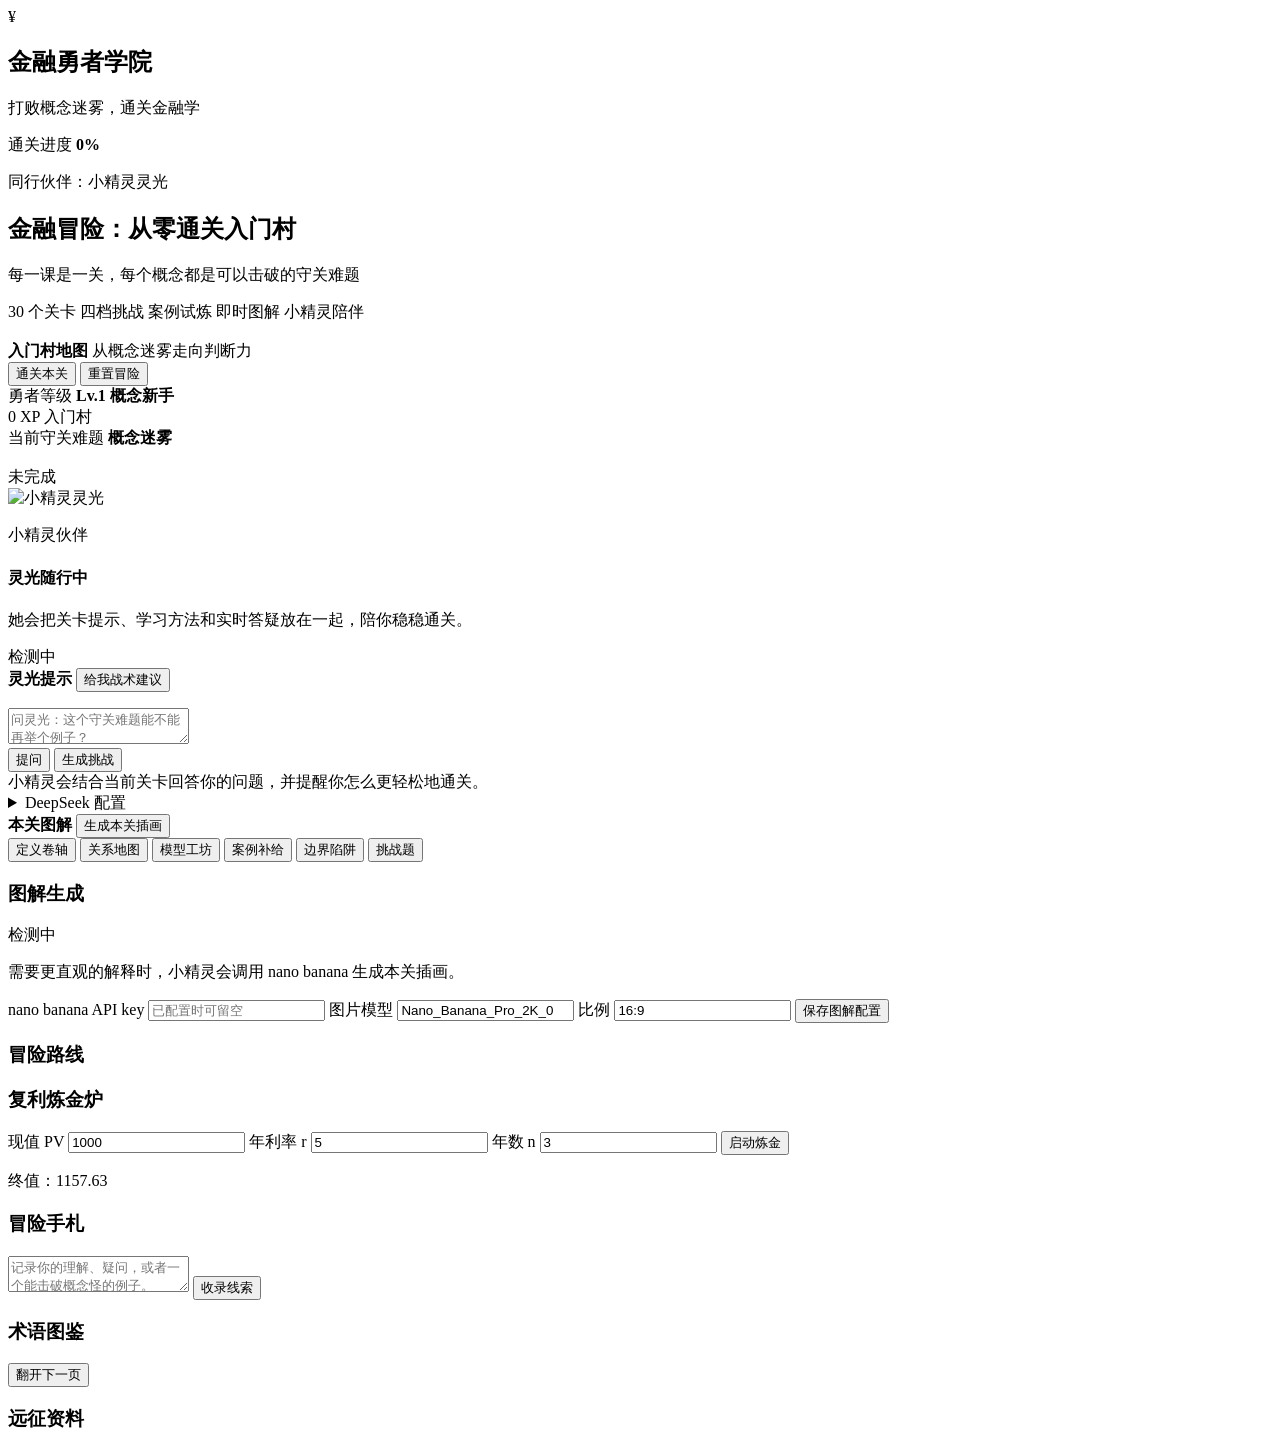
==== static/index.html @ c9b7dc95 "Initial FinanceTutor app" ====
<!doctype html>
<html lang="zh-CN">
  <head>
    <meta charset="utf-8" />
    <meta name="viewport" content="width=device-width, initial-scale=1" />
    <title>金融勇者学院</title>
    <link rel="stylesheet" href="/styles.css" />
  </head>
  <body>
    <aside class="sidebar">
      <div class="brand">
        <span class="brand-mark">¥</span>
        <div>
          <h1>金融勇者学院</h1>
          <p>打败概念迷雾，通关金融学</p>
        </div>
      </div>
      <div class="progress-wrap">
        <div class="progress-head">
          <span>通关进度</span>
          <strong id="progressText">0%</strong>
        </div>
        <div class="progress-bar"><span id="progressBar"></span></div>
      </div>
      <nav id="lessonNav" class="lesson-nav"></nav>
    </aside>

    <main class="app">
      <section class="hero">
        <div class="hero-copy">
          <p class="eyebrow">同行伙伴：<span id="teacherName">小精灵灵光</span></p>
          <h2 id="courseTitle">金融冒险：从零通关入门村</h2>
          <p id="courseSubtitle">每一课是一关，每个概念都是可以击破的守关难题</p>
          <div class="hero-badges">
            <span>30 个关卡</span>
            <span>四档挑战</span>
            <span>案例试炼</span>
            <span>即时图解</span>
            <span>小精灵陪伴</span>
          </div>
        </div>
        <div class="hero-scene hero-image-card" aria-hidden="true">
          <img src="/assets/hero_finance_adventure.jpg" alt="" />
          <div class="hero-image-label">
            <strong>入门村地图</strong>
            <span>从概念迷雾走向判断力</span>
          </div>
        </div>
        <div class="hero-actions">
          <button id="markDoneBtn" class="primary">通关本关</button>
          <button id="resetBtn" class="ghost">重置冒险</button>
        </div>
      </section>

      <section class="game-status">
        <div>
          <span class="eyebrow">勇者等级</span>
          <strong id="playerLevel">Lv.1 概念新手</strong>
        </div>
        <div class="xp-wrap">
          <div class="progress-head">
            <span id="xpText">0 XP</span>
            <span id="stageRank">入门村</span>
          </div>
          <div class="xp-bar"><span id="xpBar"></span></div>
        </div>
        <div>
          <span class="eyebrow">当前守关难题</span>
          <strong id="activeQuest">概念迷雾</strong>
        </div>
      </section>

      <section class="workspace">
        <article class="lesson-panel">
          <div class="lesson-title">
            <div>
              <p id="lessonMeta" class="eyebrow"></p>
              <h3 id="lessonTitle"></h3>
            </div>
            <span id="lessonStatus" class="status">未完成</span>
          </div>

          <section class="fairy-hub" aria-label="小精灵灵光随行面板">
            <div class="fairy-hub-head">
              <div class="fairy-profile compact">
                <img src="/assets/fairy_lingguang.jpg" alt="小精灵灵光" />
                <div>
                  <p class="eyebrow">小精灵伙伴</p>
                  <h4>灵光随行中</h4>
                  <p>她会把关卡提示、学习方法和实时答疑放在一起，陪你稳稳通关。</p>
                </div>
              </div>
              <span id="teacherStatus" class="pill">检测中</span>
            </div>

            <div class="fairy-hub-grid">
              <div class="fairy-guidance">
                <div class="guidance-block">
                  <div class="companion-head">
                    <strong>灵光提示</strong>
                    <button id="coachTeacherBtn" class="ghost">给我战术建议</button>
                  </div>
                  <p id="teacherTalk"></p>
                  <p id="companionTip" class="merged-tip"></p>
                </div>
              </div>

              <div class="fairy-chat-panel">
                <textarea id="teacherQuestion" placeholder="问灵光：这个守关难题能不能再举个例子？"></textarea>
                <div class="button-row">
                  <button id="askTeacherBtn" class="primary">提问</button>
                  <button id="makeQuizBtn" class="secondary">生成挑战</button>
                </div>
                <div id="teacherAnswer" class="teacher-answer">小精灵会结合当前关卡回答你的问题，并提醒你怎么更轻松地通关。</div>
                <details class="teacher-config">
                  <summary>DeepSeek 配置</summary>
                  <label>DeepSeek API key <input id="apiKeyInput" type="password" placeholder="粘贴 key 后保存到本地" /></label>
                  <label>模型 <input id="modelInput" type="text" value="deepseek-v4-flash" /></label>
                  <button id="saveApiKeyBtn" class="ghost">保存配置</button>
                </details>
              </div>
            </div>
          </section>

          <div class="visual-card">
            <div class="companion-head">
              <strong>本关图解</strong>
              <button id="generateVisualBtn" class="ghost">生成本关插画</button>
            </div>
            <div id="conceptVisual" class="concept-visual"></div>
            <div id="generatedVisual" class="generated-visual"></div>
          </div>

          <div class="tabs" role="tablist">
            <button class="tab active" data-tab="definition">定义卷轴</button>
            <button class="tab" data-tab="relations">关系地图</button>
            <button class="tab" data-tab="model">模型工坊</button>
            <button class="tab" data-tab="example">案例补给</button>
            <button class="tab" data-tab="boundary">边界陷阱</button>
            <button class="tab" data-tab="exercise">挑战题</button>
          </div>

          <div id="tabContent" class="tab-content"></div>
        </article>

        <aside class="tools">
          <section class="visual-config-panel">
            <div class="section-head">
              <h3>图解生成</h3>
              <span id="visualStatus" class="pill">检测中</span>
            </div>
            <p class="tool-note">需要更直观的解释时，小精灵会调用 nano banana 生成本关插画。</p>
            <label>nano banana API key <input id="visualApiKeyInput" type="password" placeholder="已配置时可留空" /></label>
            <label>图片模型 <input id="visualModelInput" type="text" value="Nano_Banana_Pro_2K_0" /></label>
            <label>比例 <input id="visualAspectInput" type="text" value="16:9" /></label>
            <button id="saveVisualKeyBtn" class="ghost">保存图解配置</button>
          </section>

          <section>
            <h3>冒险路线</h3>
            <ul id="roadmap"></ul>
          </section>

          <section>
            <h3>复利炼金炉</h3>
            <label>现值 PV <input id="pv" type="number" value="1000" /></label>
            <label>年利率 r <input id="rate" type="number" value="5" /></label>
            <label>年数 n <input id="years" type="number" value="3" /></label>
            <button id="calcBtn" class="secondary">启动炼金</button>
            <p id="calcResult" class="result">终值：1157.63</p>
          </section>

          <section>
            <h3>冒险手札</h3>
            <textarea id="noteBox" placeholder="记录你的理解、疑问，或者一个能击破概念怪的例子。"></textarea>
            <button id="saveNoteBtn" class="secondary">收录线索</button>
          </section>

          <section>
            <h3>术语图鉴</h3>
            <div id="flashcard" class="flashcard"></div>
            <button id="nextCardBtn" class="secondary">翻开下一页</button>
          </section>

          <section>
            <h3>远征资料</h3>
            <div id="sources" class="sources"></div>
          </section>
        </aside>
      </section>
    </main>

    <script src="/app.js"></script>
  </body>
</html>
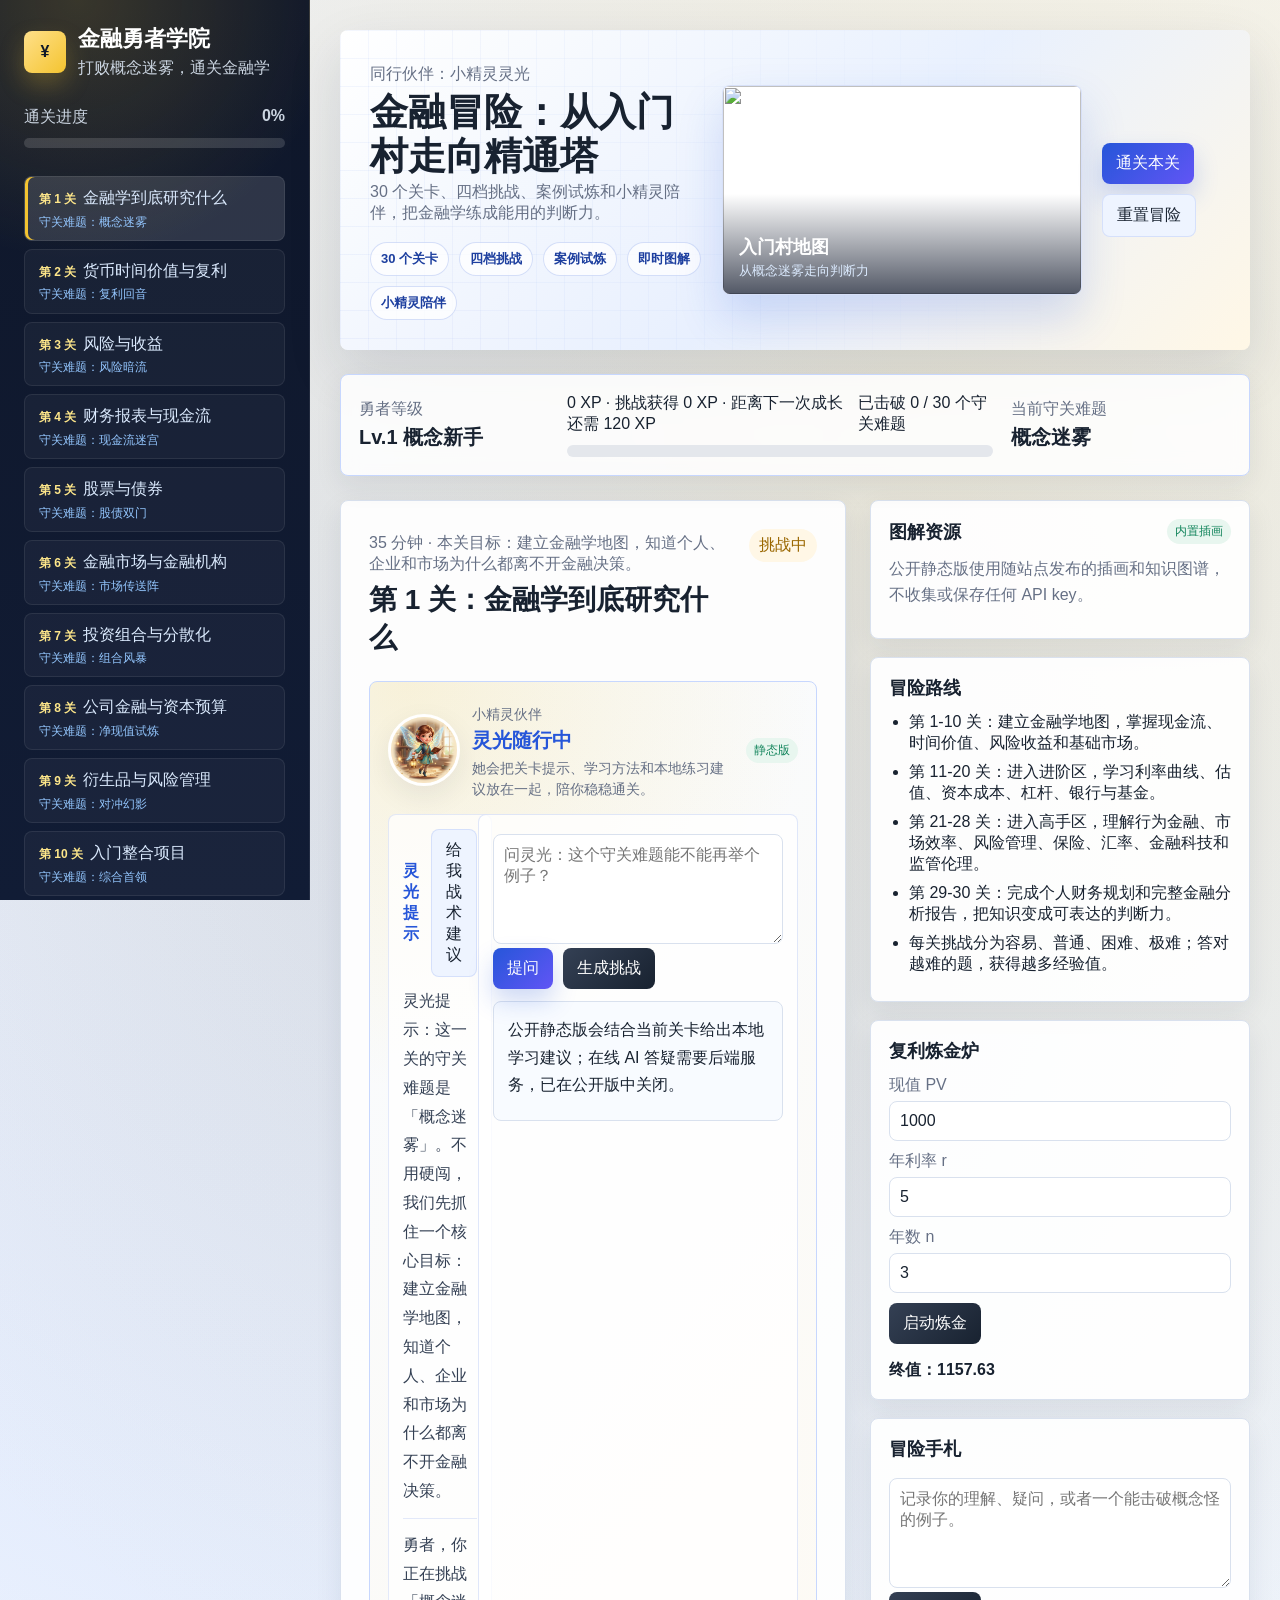
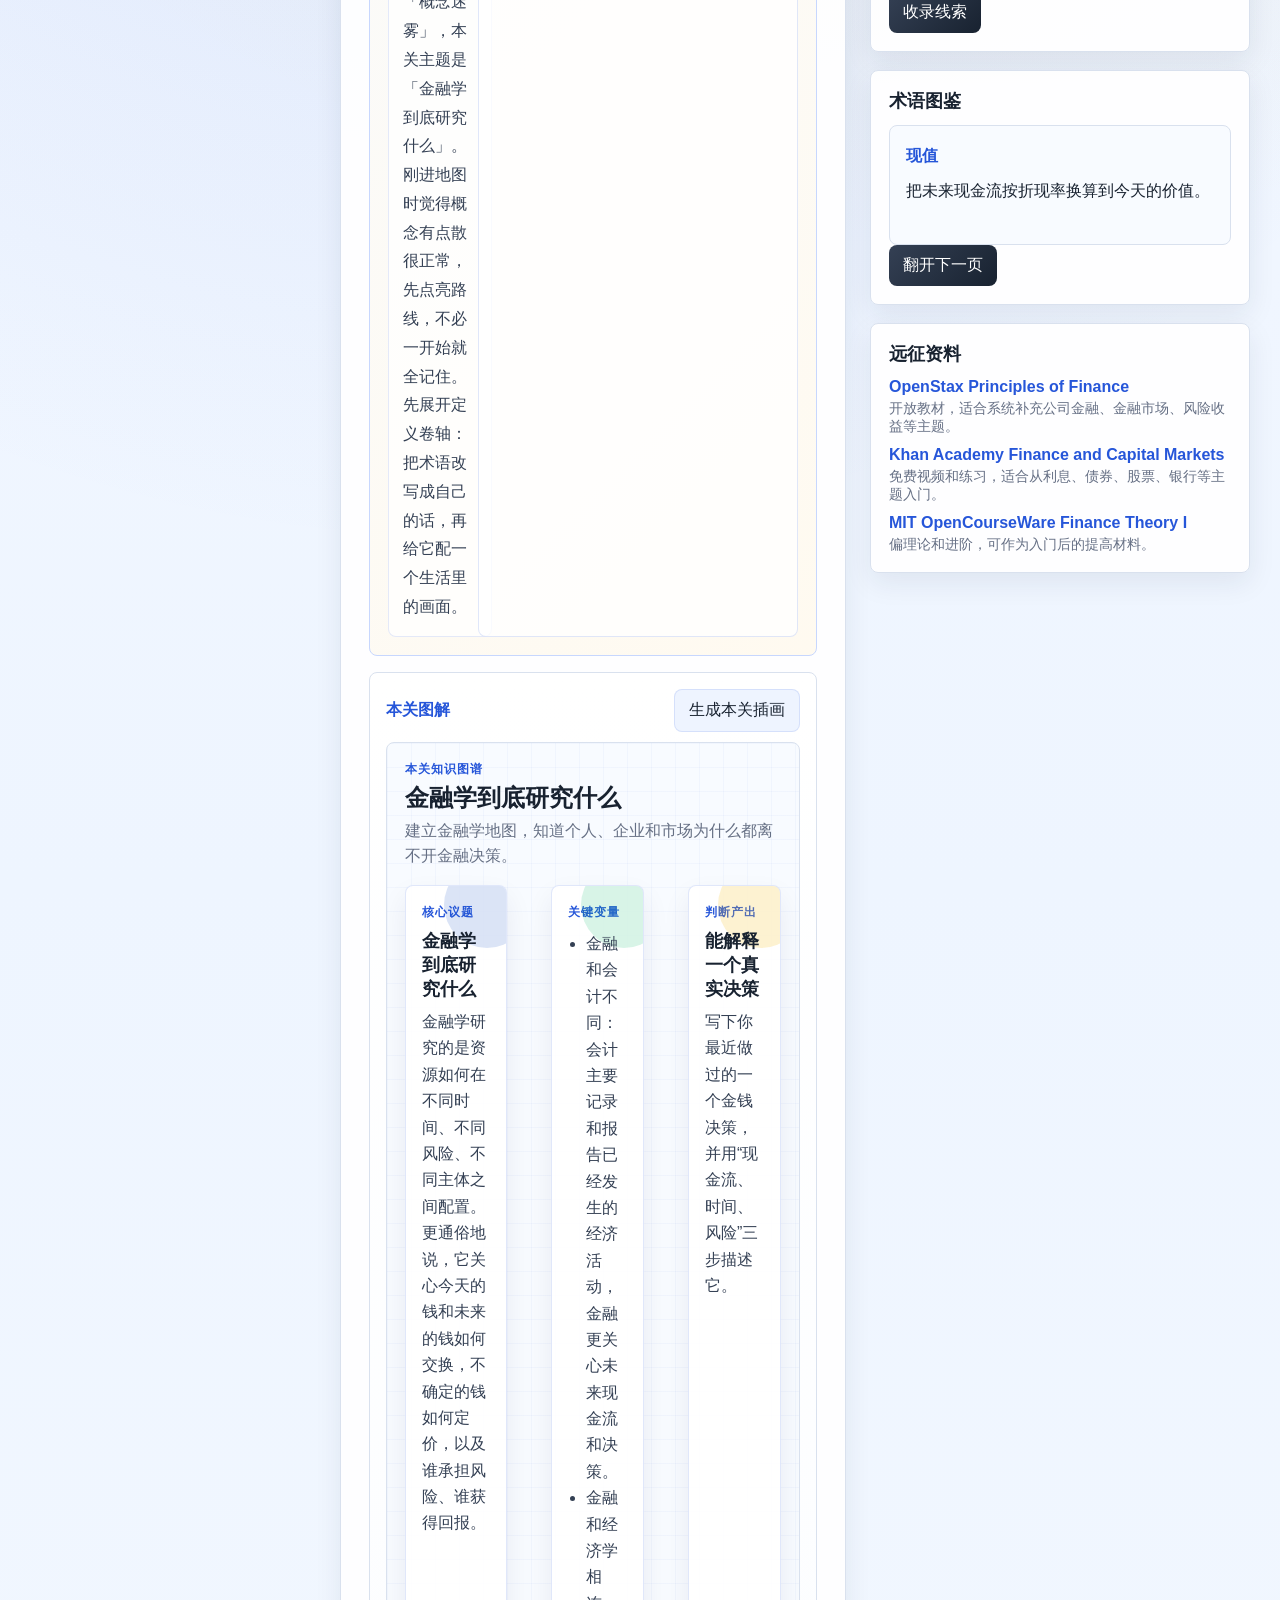
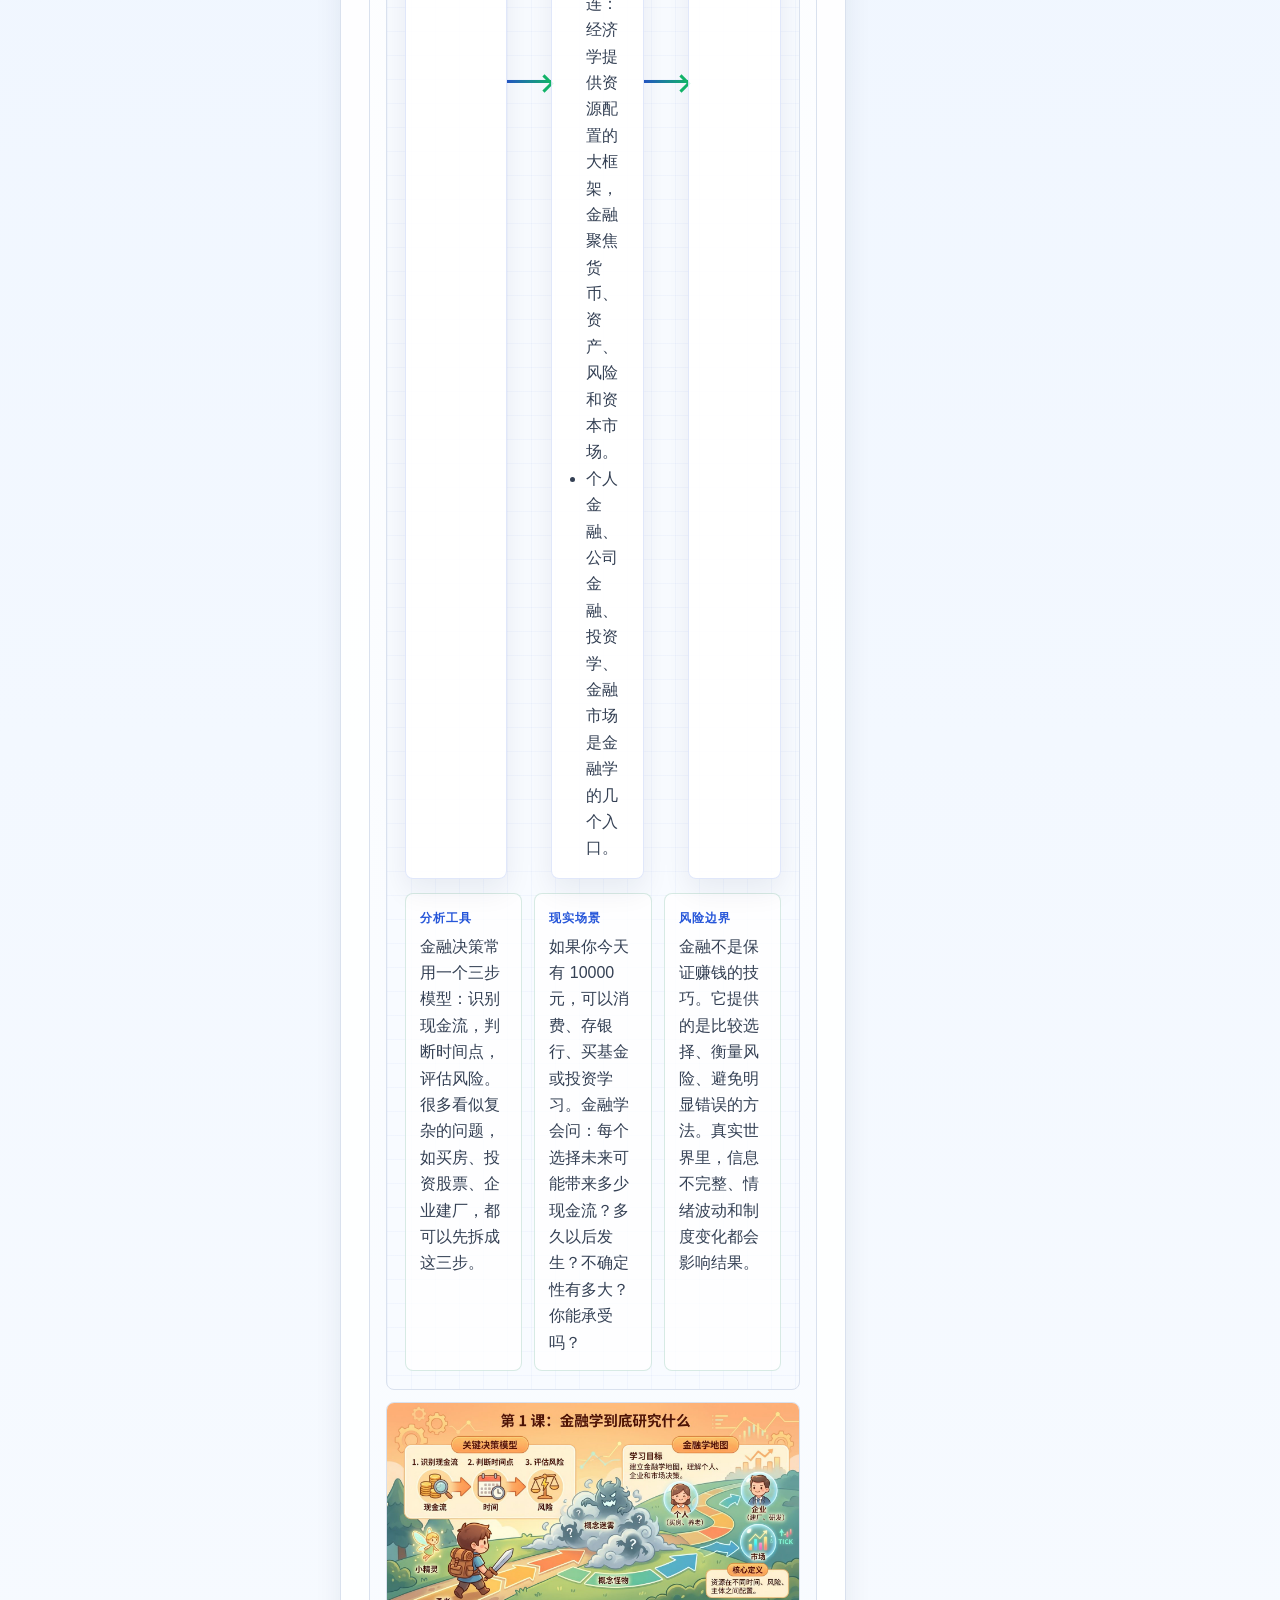
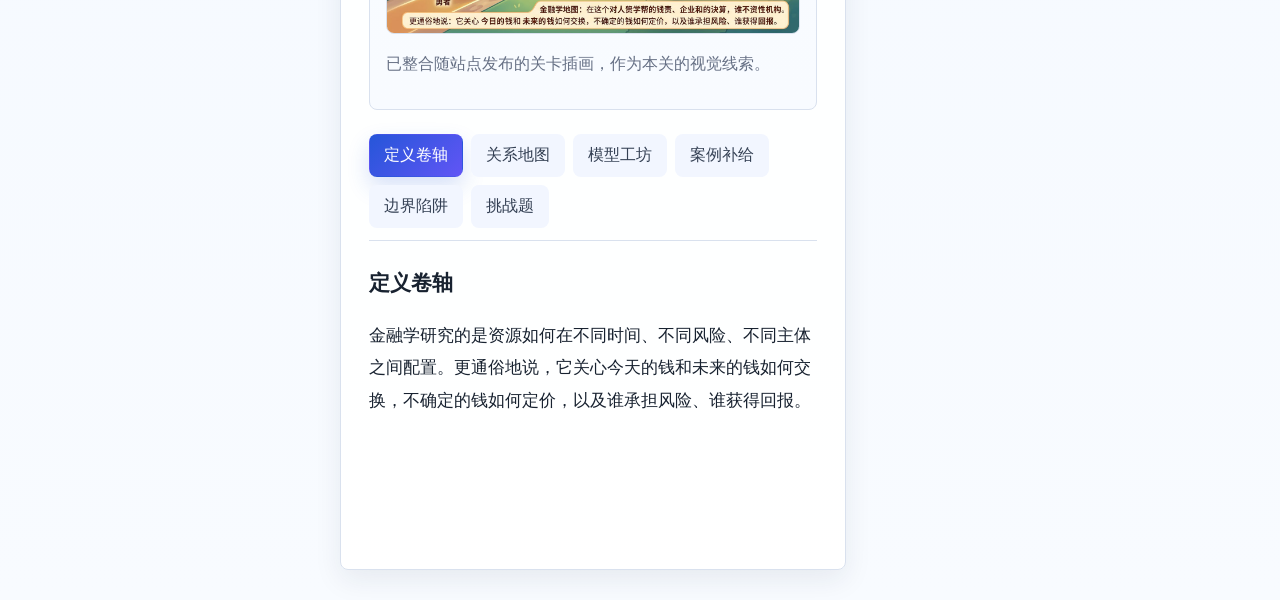
==== commit 8ef0868e: "Convert app for GitHub Pages" ====
--- a/static/index.html
+++ b/static/index.html
@@ -4,7 +4,7 @@
     <meta charset="utf-8" />
     <meta name="viewport" content="width=device-width, initial-scale=1" />
     <title>金融勇者学院</title>
-    <link rel="stylesheet" href="/styles.css" />
+    <link rel="stylesheet" href="styles.css" />
   </head>
   <body>
     <aside class="sidebar">
@@ -40,7 +40,7 @@
           </div>
         </div>
         <div class="hero-scene hero-image-card" aria-hidden="true">
-          <img src="/assets/hero_finance_adventure.jpg" alt="" />
+          <img src="assets/hero_finance_adventure.jpg" alt="" />
           <div class="hero-image-label">
             <strong>入门村地图</strong>
             <span>从概念迷雾走向判断力</span>
@@ -83,11 +83,11 @@
           <section class="fairy-hub" aria-label="小精灵灵光随行面板">
             <div class="fairy-hub-head">
               <div class="fairy-profile compact">
-                <img src="/assets/fairy_lingguang.jpg" alt="小精灵灵光" />
+                <img src="assets/fairy_lingguang.jpg" alt="小精灵灵光" />
                 <div>
                   <p class="eyebrow">小精灵伙伴</p>
                   <h4>灵光随行中</h4>
-                  <p>她会把关卡提示、学习方法和实时答疑放在一起，陪你稳稳通关。</p>
+                  <p>她会把关卡提示、学习方法和本地练习建议放在一起，陪你稳稳通关。</p>
                 </div>
               </div>
               <span id="teacherStatus" class="pill">检测中</span>
@@ -111,13 +111,7 @@
                   <button id="askTeacherBtn" class="primary">提问</button>
                   <button id="makeQuizBtn" class="secondary">生成挑战</button>
                 </div>
-                <div id="teacherAnswer" class="teacher-answer">小精灵会结合当前关卡回答你的问题，并提醒你怎么更轻松地通关。</div>
-                <details class="teacher-config">
-                  <summary>DeepSeek 配置</summary>
-                  <label>DeepSeek API key <input id="apiKeyInput" type="password" placeholder="粘贴 key 后保存到本地" /></label>
-                  <label>模型 <input id="modelInput" type="text" value="deepseek-v4-flash" /></label>
-                  <button id="saveApiKeyBtn" class="ghost">保存配置</button>
-                </details>
+                <div id="teacherAnswer" class="teacher-answer">公开静态版会结合当前关卡给出本地学习建议；在线 AI 答疑需要后端服务，已在公开版中关闭。</div>
               </div>
             </div>
           </section>
@@ -146,14 +140,10 @@
         <aside class="tools">
           <section class="visual-config-panel">
             <div class="section-head">
-              <h3>图解生成</h3>
+              <h3>图解资源</h3>
               <span id="visualStatus" class="pill">检测中</span>
             </div>
-            <p class="tool-note">需要更直观的解释时，小精灵会调用 nano banana 生成本关插画。</p>
-            <label>nano banana API key <input id="visualApiKeyInput" type="password" placeholder="已配置时可留空" /></label>
-            <label>图片模型 <input id="visualModelInput" type="text" value="Nano_Banana_Pro_2K_0" /></label>
-            <label>比例 <input id="visualAspectInput" type="text" value="16:9" /></label>
-            <button id="saveVisualKeyBtn" class="ghost">保存图解配置</button>
+            <p class="tool-note">公开静态版使用随站点发布的插画和知识图谱，不收集或保存任何 API key。</p>
           </section>
 
           <section>
@@ -190,6 +180,6 @@
       </section>
     </main>
 
-    <script src="/app.js"></script>
+    <script src="app.js"></script>
   </body>
 </html>
--- a/static/styles.css
+++ b/static/styles.css
@@ -0,0 +1,1108 @@
+:root {
+  --bg: #eef5ff;
+  --panel: #ffffff;
+  --ink: #182230;
+  --muted: #667085;
+  --line: #d9e1ee;
+  --blue: #2656d9;
+  --blue-soft: #e8f0ff;
+  --green: #11845b;
+  --amber: #9a6700;
+  --red: #b42318;
+  --gold: #f4c430;
+  --violet: #6155f5;
+  --shadow: 0 22px 55px rgba(20, 35, 70, 0.12);
+  --soft-shadow: 0 10px 28px rgba(20, 35, 70, 0.08);
+}
+
+* {
+  box-sizing: border-box;
+}
+
+body {
+  margin: 0;
+  min-height: 100vh;
+  background:
+    radial-gradient(circle at 72% 8%, rgba(244, 196, 48, 0.18), transparent 28%),
+    radial-gradient(circle at 36% 16%, rgba(38, 86, 217, 0.14), transparent 28%),
+    linear-gradient(180deg, #f6f9ff 0%, var(--bg) 46%, #f8fbff 100%);
+  color: var(--ink);
+  font-family: "Microsoft YaHei", "PingFang SC", Arial, sans-serif;
+}
+
+button,
+input,
+textarea {
+  font: inherit;
+}
+
+button {
+  cursor: pointer;
+  border: 0;
+  border-radius: 8px;
+  padding: 10px 14px;
+  transition: transform 0.15s ease, box-shadow 0.15s ease, background 0.15s ease;
+}
+
+button:hover {
+  transform: translateY(-1px);
+}
+
+button:disabled {
+  cursor: wait;
+  opacity: 0.65;
+}
+
+.sidebar {
+  position: fixed;
+  inset: 0 auto 0 0;
+  width: 310px;
+  padding: 24px;
+  background:
+    radial-gradient(circle at 25% 0%, rgba(244, 196, 48, 0.18), transparent 28%),
+    linear-gradient(180deg, #0f172a 0%, #111c35 100%);
+  color: #fff;
+  overflow: auto;
+  border-right: 1px solid rgba(255, 255, 255, 0.08);
+}
+
+.brand {
+  display: flex;
+  gap: 12px;
+  align-items: center;
+}
+
+.brand-mark {
+  display: grid;
+  width: 42px;
+  height: 42px;
+  place-items: center;
+  border-radius: 8px;
+  background: linear-gradient(135deg, #ffe08a, var(--gold));
+  color: #101828;
+  font-weight: 800;
+  box-shadow: 0 12px 25px rgba(244, 196, 48, 0.25);
+}
+
+.brand h1 {
+  margin: 0;
+  font-size: 22px;
+}
+
+.brand p,
+.hero p,
+.eyebrow {
+  margin: 4px 0 0;
+  color: var(--muted);
+}
+
+.sidebar .brand p,
+.sidebar .progress-head {
+  color: #cbd5e1;
+}
+
+.progress-wrap {
+  margin: 28px 0;
+}
+
+.progress-head {
+  display: flex;
+  justify-content: space-between;
+  gap: 12px;
+  margin-bottom: 10px;
+}
+
+.progress-bar,
+.xp-bar {
+  overflow: hidden;
+  border-radius: 999px;
+  background: rgba(255, 255, 255, 0.14);
+}
+
+.progress-bar {
+  height: 10px;
+}
+
+.progress-bar span,
+.xp-bar span {
+  display: block;
+  width: 0%;
+  height: 100%;
+  transition: width 0.2s;
+}
+
+.progress-bar span {
+  background: linear-gradient(90deg, #ffe08a, var(--gold));
+}
+
+.lesson-nav {
+  display: grid;
+  gap: 8px;
+}
+
+.lesson-link {
+  width: 100%;
+  color: #dbeafe;
+  text-align: left;
+  line-height: 1.35;
+  background: rgba(255, 255, 255, 0.04);
+  border: 1px solid rgba(255, 255, 255, 0.08);
+}
+
+.lesson-link.active,
+.lesson-link:hover {
+  background: rgba(255, 255, 255, 0.13);
+  box-shadow: inset 3px 0 0 var(--gold);
+}
+
+.lesson-link span {
+  display: inline-block;
+  margin-right: 7px;
+  color: #fde68a;
+  font-size: 12px;
+  font-weight: 700;
+}
+
+.lesson-link small {
+  display: block;
+  margin-top: 5px;
+  color: #93c5fd;
+  font-size: 12px;
+}
+
+.lesson-link.done::after {
+  content: "已通关";
+  float: right;
+  color: #f4c430;
+  font-size: 12px;
+}
+
+.app {
+  margin-left: 310px;
+  padding: 30px;
+}
+
+.hero {
+  position: relative;
+  display: flex;
+  align-items: center;
+  justify-content: space-between;
+  gap: 20px;
+  min-height: 250px;
+  margin-bottom: 24px;
+  padding: 30px;
+  overflow: hidden;
+  border-radius: 8px;
+  background:
+    linear-gradient(135deg, rgba(255, 255, 255, 0.96), rgba(232, 240, 255, 0.96) 54%, rgba(255, 247, 230, 0.96));
+  box-shadow: var(--shadow);
+}
+
+.hero::before {
+  content: "";
+  position: absolute;
+  inset: 0;
+  pointer-events: none;
+  background-image:
+    linear-gradient(rgba(38, 86, 217, 0.05) 1px, transparent 1px),
+    linear-gradient(90deg, rgba(38, 86, 217, 0.05) 1px, transparent 1px);
+  background-size: 28px 28px;
+  mask-image: linear-gradient(90deg, #000 0%, transparent 80%);
+}
+
+.hero-copy {
+  position: relative;
+  z-index: 1;
+  max-width: 650px;
+}
+
+.hero h2 {
+  margin: 6px 0 0;
+  font-size: 38px;
+  line-height: 1.15;
+}
+
+.hero-badges,
+.hero-actions,
+.button-row {
+  display: flex;
+  flex-wrap: wrap;
+  gap: 10px;
+}
+
+.hero-actions {
+  position: relative;
+  z-index: 2;
+}
+
+.hero-badges {
+  margin-top: 18px;
+}
+
+.hero-badges span {
+  padding: 7px 10px;
+  border: 1px solid rgba(38, 86, 217, 0.18);
+  border-radius: 999px;
+  color: #1d3f9f;
+  background: rgba(255, 255, 255, 0.75);
+  font-size: 13px;
+  font-weight: 700;
+}
+
+.hero-scene {
+  position: relative;
+  z-index: 1;
+  flex: 0 0 360px;
+  height: 210px;
+}
+
+.hero-image-card {
+  overflow: hidden;
+  border: 1px solid rgba(38, 86, 217, 0.18);
+  border-radius: 8px;
+  background: #fff;
+  box-shadow: 0 22px 45px rgba(38, 86, 217, 0.18);
+}
+
+.hero-image-card img {
+  display: block;
+  width: 100%;
+  height: 100%;
+  object-fit: cover;
+}
+
+.hero-image-card::after {
+  content: "";
+  position: absolute;
+  inset: auto 0 0 0;
+  height: 48%;
+  background: linear-gradient(180deg, transparent, rgba(15, 23, 42, 0.72));
+}
+
+.hero-image-label {
+  position: absolute;
+  z-index: 2;
+  left: 16px;
+  right: 16px;
+  bottom: 14px;
+  color: #fff;
+}
+
+.hero-image-label strong,
+.hero-image-label span {
+  display: block;
+}
+
+.hero-image-label strong {
+  font-size: 18px;
+}
+
+.hero-image-label span {
+  margin-top: 3px;
+  color: #dbeafe;
+  font-size: 13px;
+}
+
+.scene-orbit {
+  position: absolute;
+  inset: 14px 18px;
+  border: 2px dashed rgba(38, 86, 217, 0.26);
+  border-radius: 50%;
+  transform: rotate(-10deg);
+}
+
+.scene-path {
+  position: absolute;
+  left: 38px;
+  right: 34px;
+  top: 96px;
+  height: 6px;
+  border-radius: 999px;
+  background: linear-gradient(90deg, var(--blue), #12b76a, var(--gold));
+  box-shadow: 0 9px 20px rgba(38, 86, 217, 0.18);
+}
+
+.scene-node,
+.scene-crystal {
+  position: absolute;
+  display: grid;
+  place-items: center;
+  border-radius: 50%;
+  font-weight: 800;
+}
+
+.scene-node {
+  width: 58px;
+  height: 58px;
+  color: #1d3f9f;
+  background: rgba(255, 255, 255, 0.9);
+  border: 1px solid rgba(38, 86, 217, 0.18);
+  box-shadow: var(--soft-shadow);
+  font-size: 13px;
+}
+
+.node-a { left: 16px; top: 66px; }
+.node-b { left: 101px; top: 22px; }
+.node-c { right: 8px; top: 73px; }
+
+.scene-crystal {
+  left: 100px;
+  top: 92px;
+  width: 72px;
+  height: 72px;
+  color: #101828;
+  background: linear-gradient(135deg, #fff4bd, var(--gold));
+  box-shadow: 0 20px 38px rgba(244, 196, 48, 0.32);
+  font-size: 30px;
+}
+
+.primary {
+  color: #fff;
+  background: linear-gradient(135deg, var(--blue), var(--violet));
+  box-shadow: 0 12px 25px rgba(38, 86, 217, 0.22);
+}
+
+.secondary {
+  color: #fff;
+  background: linear-gradient(135deg, #344054, #182230);
+}
+
+.ghost {
+  color: var(--ink);
+  background: #eef4ff;
+  border: 1px solid rgba(38, 86, 217, 0.12);
+}
+
+.game-status {
+  display: grid;
+  grid-template-columns: 190px minmax(0, 1fr) 220px;
+  gap: 18px;
+  align-items: center;
+  margin-bottom: 24px;
+  padding: 18px;
+  border: 1px solid #c7d7fe;
+  border-radius: 8px;
+  background: rgba(255, 255, 255, 0.86);
+  box-shadow: var(--soft-shadow);
+  backdrop-filter: blur(10px);
+}
+
+.game-status strong {
+  display: block;
+  margin-top: 4px;
+  font-size: 20px;
+}
+
+.xp-wrap {
+  min-width: 0;
+}
+
+.xp-bar {
+  height: 12px;
+  background: #e4e7ec;
+}
+
+.xp-bar span {
+  background: linear-gradient(90deg, var(--blue), #12b76a);
+}
+
+.workspace {
+  display: grid;
+  grid-template-columns: minmax(0, 1fr) 380px;
+  gap: 24px;
+}
+
+.lesson-panel,
+.tools section {
+  background: rgba(255, 255, 255, 0.94);
+  border: 1px solid var(--line);
+  border-radius: 8px;
+  box-shadow: var(--soft-shadow);
+}
+
+.lesson-panel {
+  padding: 28px;
+}
+
+.lesson-title {
+  display: flex;
+  justify-content: space-between;
+  gap: 16px;
+  align-items: start;
+}
+
+.lesson-title h3 {
+  margin: 6px 0 0;
+  font-size: 28px;
+}
+
+.status {
+  padding: 6px 10px;
+  border-radius: 999px;
+  background: #fff7e6;
+  color: var(--amber);
+  white-space: nowrap;
+}
+
+.status.done {
+  color: var(--green);
+  background: #e8f6ef;
+}
+
+.fairy-hub,
+.visual-card {
+  margin: 24px 0;
+  border-radius: 8px;
+}
+
+.fairy-hub {
+  padding: 18px;
+  border: 1px solid #c7d7fe;
+  background:
+    radial-gradient(circle at 8% 0%, rgba(244, 196, 48, 0.18), transparent 25%),
+    linear-gradient(135deg, #f8fbff, #fffaf0);
+}
+
+.fairy-hub-head {
+  display: flex;
+  align-items: center;
+  justify-content: space-between;
+  gap: 14px;
+  margin-bottom: 14px;
+}
+
+.fairy-hub-grid {
+  display: grid;
+  grid-template-columns: minmax(0, 1fr) minmax(320px, 0.82fr);
+  gap: 16px;
+}
+
+.fairy-guidance {
+  display: grid;
+  gap: 12px;
+}
+
+.guidance-block {
+  padding: 14px;
+  border: 1px solid rgba(38, 86, 217, 0.12);
+  border-radius: 8px;
+  background: rgba(255, 255, 255, 0.72);
+}
+
+.guidance-block > strong {
+  display: block;
+  margin-bottom: 8px;
+  color: var(--blue);
+}
+
+.guidance-block p {
+  margin: 0;
+  color: #344054;
+  line-height: 1.8;
+}
+
+.guidance-block .merged-tip {
+  margin-top: 12px;
+  padding-top: 12px;
+  border-top: 1px solid rgba(38, 86, 217, 0.12);
+}
+
+.fairy-chat-panel {
+  padding: 14px;
+  border: 1px solid rgba(38, 86, 217, 0.14);
+  border-radius: 8px;
+  background: rgba(255, 255, 255, 0.78);
+}
+
+.companion-head {
+  display: flex;
+  align-items: center;
+  justify-content: space-between;
+  gap: 12px;
+  margin-bottom: 10px;
+}
+
+.companion-head strong {
+  color: var(--blue);
+}
+
+.visual-card {
+  margin-top: -8px;
+  padding: 16px;
+  border: 1px solid var(--line);
+  background: linear-gradient(180deg, #ffffff, #f8fbff);
+}
+
+.concept-visual {
+  overflow: hidden;
+  border: 1px solid var(--line);
+  border-radius: 8px;
+  background:
+    linear-gradient(rgba(38, 86, 217, 0.035) 1px, transparent 1px),
+    linear-gradient(90deg, rgba(38, 86, 217, 0.035) 1px, transparent 1px),
+    #f8fbff;
+  background-size: 24px 24px;
+}
+
+.concept-map {
+  padding: 18px;
+}
+
+.map-header {
+  display: grid;
+  gap: 4px;
+  margin-bottom: 16px;
+}
+
+.map-header span,
+.map-node span,
+.map-layers span {
+  color: var(--blue);
+  font-size: 12px;
+  font-weight: 800;
+  letter-spacing: 0.08em;
+  text-transform: uppercase;
+}
+
+.map-header strong {
+  color: var(--ink);
+  font-size: 24px;
+}
+
+.map-header p {
+  max-width: 760px;
+  margin: 0;
+  color: var(--muted);
+  line-height: 1.6;
+}
+
+.map-flow {
+  display: grid;
+  grid-template-columns: minmax(0, 1.1fr) 44px minmax(0, 1fr) 44px minmax(0, 1fr);
+  gap: 0;
+  align-items: stretch;
+}
+
+.map-node {
+  position: relative;
+  min-height: 158px;
+  padding: 16px;
+  overflow: hidden;
+  border: 1px solid rgba(38, 86, 217, 0.14);
+  border-radius: 8px;
+  background: rgba(255, 255, 255, 0.88);
+  box-shadow: 0 12px 28px rgba(20, 35, 70, 0.07);
+}
+
+.map-node::after {
+  content: "";
+  position: absolute;
+  right: -24px;
+  top: -24px;
+  width: 86px;
+  height: 86px;
+  border-radius: 50%;
+  background: color-mix(in srgb, var(--accent) 16%, transparent);
+}
+
+.map-node strong {
+  position: relative;
+  z-index: 1;
+  display: block;
+  margin: 8px 0;
+  color: var(--ink);
+  font-size: 18px;
+}
+
+.map-node p,
+.map-node li {
+  position: relative;
+  z-index: 1;
+  color: #344054;
+  line-height: 1.65;
+}
+
+.map-node p {
+  margin: 0;
+}
+
+.map-node ul {
+  position: relative;
+  z-index: 1;
+  margin: 10px 0 0;
+  padding-left: 18px;
+}
+
+.variable-node::after {
+  background: color-mix(in srgb, var(--accent-2) 16%, transparent);
+}
+
+.outcome-node::after {
+  background: color-mix(in srgb, var(--accent-3) 22%, transparent);
+}
+
+.map-connector {
+  align-self: center;
+  height: 3px;
+  background: linear-gradient(90deg, var(--accent), var(--accent-2));
+}
+
+.map-connector::after {
+  content: "";
+  display: block;
+  width: 10px;
+  height: 10px;
+  margin: -3.5px 0 0 auto;
+  border-top: 3px solid var(--accent-2);
+  border-right: 3px solid var(--accent-2);
+  transform: rotate(45deg);
+}
+
+.map-layers {
+  display: grid;
+  grid-template-columns: repeat(3, minmax(0, 1fr));
+  gap: 12px;
+  margin-top: 14px;
+}
+
+.map-layers div {
+  padding: 14px;
+  border: 1px solid rgba(17, 132, 91, 0.16);
+  border-radius: 8px;
+  background: rgba(255, 255, 255, 0.76);
+}
+
+.map-layers p {
+  margin: 7px 0 0;
+  color: #344054;
+  line-height: 1.65;
+}
+
+.generated-visual {
+  margin-top: 12px;
+  color: var(--muted);
+  line-height: 1.7;
+}
+
+.generated-visual img {
+  display: block;
+  width: 100%;
+  border: 1px solid var(--line);
+  border-radius: 8px;
+}
+
+.tabs {
+  display: flex;
+  flex-wrap: wrap;
+  gap: 8px;
+  padding-bottom: 12px;
+  border-bottom: 1px solid var(--line);
+}
+
+.tab {
+  color: #344054;
+  background: #f2f6ff;
+  border: 1px solid transparent;
+}
+
+.tab.active {
+  color: #fff;
+  background: linear-gradient(135deg, var(--blue), var(--violet));
+  box-shadow: 0 10px 22px rgba(38, 86, 217, 0.18);
+}
+
+.tab-content {
+  min-height: 300px;
+  padding-top: 22px;
+  line-height: 1.9;
+  font-size: 17px;
+}
+
+.tab-content h4 {
+  margin: 0 0 12px;
+  font-size: 21px;
+}
+
+.tab-content li {
+  margin-bottom: 10px;
+}
+
+.quiz-choice {
+  display: block;
+  width: 100%;
+  margin: 10px 0;
+  color: var(--ink);
+  text-align: left;
+  background: #f8fbff;
+  border: 1px solid var(--line);
+}
+
+.quiz-choice:hover {
+  background: #eef4ff;
+  border-color: #b9c9fb;
+}
+
+.quiz-choice.correct {
+  border-color: #28a66a;
+  background: #ecfdf3;
+}
+
+.quiz-choice.wrong {
+  border-color: #d92d20;
+  background: #fff1f0;
+}
+
+.retry-quiz-btn {
+  display: inline-flex;
+  margin-top: 12px;
+}
+
+.explain {
+  margin-top: 14px;
+  padding: 14px;
+  border-left: 4px solid var(--blue);
+  background: #f8fbff;
+  white-space: pre-line;
+}
+
+.difficulty-grid {
+  display: grid;
+  grid-template-columns: repeat(4, minmax(0, 1fr));
+  gap: 10px;
+  margin: 14px 0 18px;
+}
+
+.difficulty-btn {
+  min-height: 74px;
+  text-align: left;
+  color: #344054;
+  background: #fff;
+  border: 1px solid var(--line);
+}
+
+.difficulty-btn strong,
+.difficulty-btn span {
+  display: block;
+}
+
+.difficulty-btn strong {
+  margin-bottom: 6px;
+  color: var(--ink);
+}
+
+.difficulty-btn span {
+  color: var(--muted);
+  font-size: 13px;
+}
+
+.difficulty-btn.active {
+  border-color: #9bb6ff;
+  background: linear-gradient(135deg, #eef4ff, #fffaf0);
+  box-shadow: inset 0 0 0 2px rgba(38, 86, 217, 0.12);
+}
+
+.difficulty-btn.done {
+  border-color: #28a66a;
+  background: #ecfdf3;
+}
+
+.difficulty-btn.tried:not(.done) {
+  border-color: #f79009;
+  background: #fff7e6;
+}
+
+.challenge-card,
+.case-card {
+  margin-top: 14px;
+  padding: 16px;
+  border: 1px solid var(--line);
+  border-radius: 8px;
+  background: linear-gradient(180deg, #ffffff, #f8fbff);
+}
+
+.challenge-head {
+  display: flex;
+  align-items: center;
+  justify-content: space-between;
+  gap: 12px;
+  margin-bottom: 10px;
+  color: var(--muted);
+  font-size: 14px;
+}
+
+.challenge-head strong {
+  color: var(--green);
+}
+
+.case-card {
+  border-color: #c7d7fe;
+  background: linear-gradient(135deg, #f8fbff, #fffaf0);
+}
+
+.case-card h4 {
+  margin-top: 0;
+}
+
+.tools {
+  display: grid;
+  gap: 18px;
+  align-content: start;
+}
+
+.tools section {
+  padding: 18px;
+}
+
+.fairy-profile {
+  display: flex;
+  gap: 12px;
+  align-items: center;
+  margin-bottom: 12px;
+  padding: 12px;
+  border: 1px solid #c7d7fe;
+  border-radius: 8px;
+  background: linear-gradient(135deg, #f8fbff, #fffaf0);
+}
+
+.fairy-profile img {
+  width: 64px;
+  height: 64px;
+  object-fit: cover;
+  border-radius: 8px;
+  box-shadow: var(--soft-shadow);
+}
+
+.fairy-profile strong {
+  color: var(--blue);
+}
+
+.fairy-profile p {
+  margin: 4px 0 0;
+  color: var(--muted);
+  line-height: 1.5;
+  font-size: 14px;
+}
+
+.fairy-profile.compact {
+  min-width: 0;
+  margin: 0;
+  padding: 0;
+  border: 0;
+  background: transparent;
+}
+
+.fairy-profile.compact img {
+  width: 72px;
+  height: 72px;
+  border-radius: 50%;
+  border: 3px solid #fff;
+}
+
+.fairy-profile.compact h4 {
+  margin: 2px 0 0;
+  color: var(--blue);
+  font-size: 20px;
+}
+
+.tools h3 {
+  margin: 0 0 12px;
+  font-size: 18px;
+}
+
+.tools ul {
+  margin: 0;
+  padding-left: 20px;
+}
+
+.tools li {
+  margin-bottom: 8px;
+}
+
+.section-head {
+  display: flex;
+  align-items: center;
+  justify-content: space-between;
+  gap: 12px;
+  margin-bottom: 12px;
+}
+
+.section-head h3 {
+  margin: 0;
+}
+
+.pill {
+  padding: 4px 8px;
+  border-radius: 999px;
+  color: var(--red);
+  background: #fff1f0;
+  font-size: 12px;
+  white-space: nowrap;
+}
+
+.pill.ready {
+  color: var(--green);
+  background: #e8f6ef;
+}
+
+.teacher-answer,
+.flashcard {
+  border: 1px solid var(--line);
+  border-radius: 8px;
+  background: #f8fbff;
+  line-height: 1.7;
+}
+
+.teacher-answer {
+  min-height: 120px;
+  margin-top: 12px;
+  padding: 14px;
+  white-space: pre-wrap;
+}
+
+.teacher-config {
+  margin-top: 14px;
+  padding-top: 12px;
+  border-top: 1px solid var(--line);
+}
+
+.teacher-config summary {
+  cursor: pointer;
+  color: var(--blue);
+  font-weight: 700;
+}
+
+.tool-note {
+  margin: 0 0 12px;
+  color: var(--muted);
+  line-height: 1.6;
+}
+
+label {
+  display: block;
+  margin: 10px 0;
+  color: var(--muted);
+}
+
+input,
+textarea {
+  width: 100%;
+  margin-top: 5px;
+  padding: 10px;
+  color: var(--ink);
+  background: #fff;
+  border: 1px solid var(--line);
+  border-radius: 8px;
+}
+
+input:focus,
+textarea:focus {
+  outline: 3px solid rgba(38, 86, 217, 0.12);
+  border-color: #9bb6ff;
+}
+
+textarea {
+  min-height: 110px;
+  resize: vertical;
+}
+
+.result {
+  margin-bottom: 0;
+  font-weight: 700;
+}
+
+.flashcard {
+  min-height: 120px;
+  padding: 16px;
+}
+
+.flashcard strong {
+  display: block;
+  margin-bottom: 8px;
+  color: var(--blue);
+}
+
+.sources {
+  display: grid;
+  gap: 10px;
+}
+
+.sources a {
+  color: var(--blue);
+  font-weight: 700;
+  text-decoration: none;
+}
+
+.sources p {
+  margin: 4px 0 0;
+  color: var(--muted);
+  font-size: 14px;
+}
+
+@media (max-width: 1180px) {
+  .hero-scene {
+    display: none;
+  }
+}
+
+@media (max-width: 1050px) {
+  .sidebar {
+    position: static;
+    width: auto;
+  }
+
+  .app {
+    margin-left: 0;
+  }
+
+  .workspace,
+  .game-status {
+    grid-template-columns: 1fr;
+  }
+}
+
+@media (max-width: 680px) {
+  .app,
+  .sidebar {
+    padding: 16px;
+  }
+
+  .hero,
+  .lesson-title,
+  .fairy-hub-head,
+  .companion-head {
+    display: block;
+  }
+
+  .hero-actions {
+    margin-top: 16px;
+  }
+
+  .hero h2 {
+    font-size: 28px;
+  }
+
+  .difficulty-grid {
+    grid-template-columns: 1fr;
+  }
+
+  .fairy-hub-grid {
+    grid-template-columns: 1fr;
+  }
+
+  .map-flow,
+  .map-layers {
+    grid-template-columns: 1fr;
+  }
+
+  .map-connector {
+    width: 3px;
+    height: 28px;
+    margin: 0 auto;
+    background: linear-gradient(180deg, var(--accent), var(--accent-2));
+  }
+
+  .map-connector::after {
+    margin: 18px 0 0 -3.5px;
+    transform: rotate(135deg);
+  }
+}
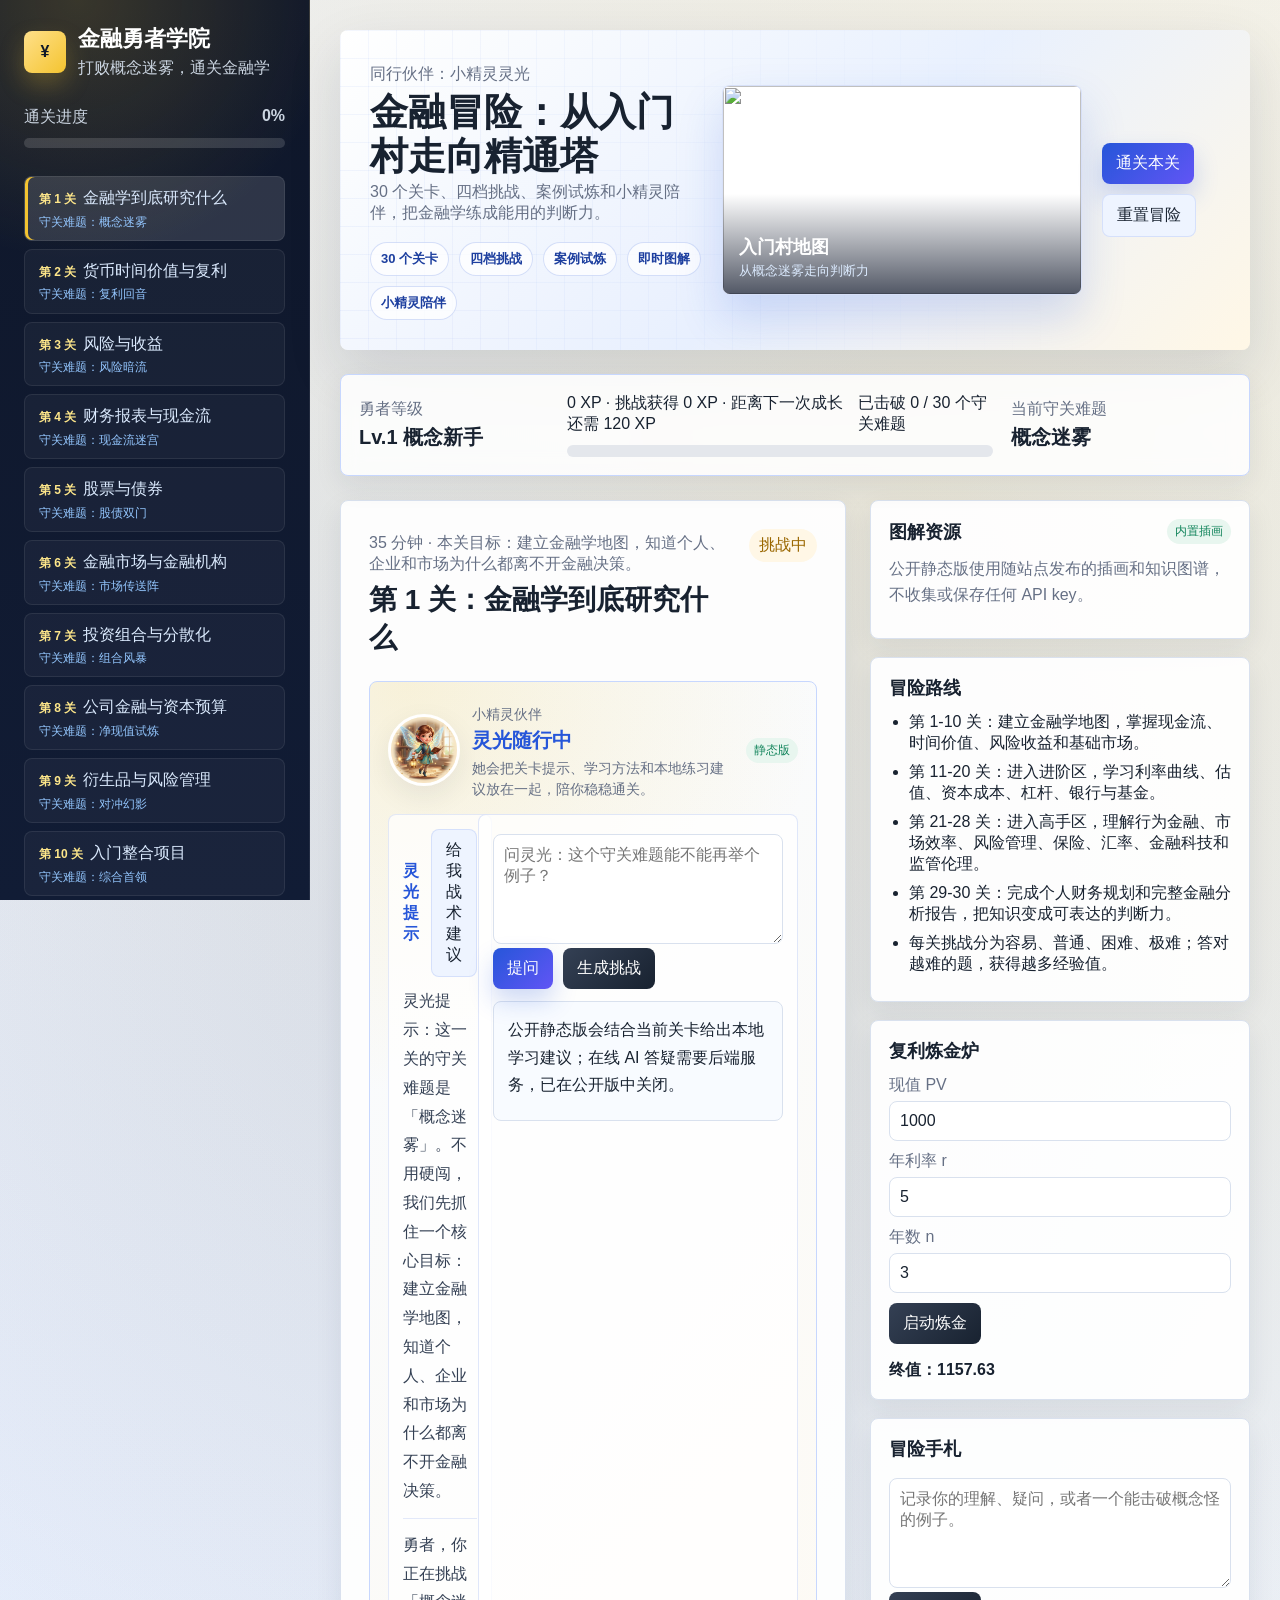
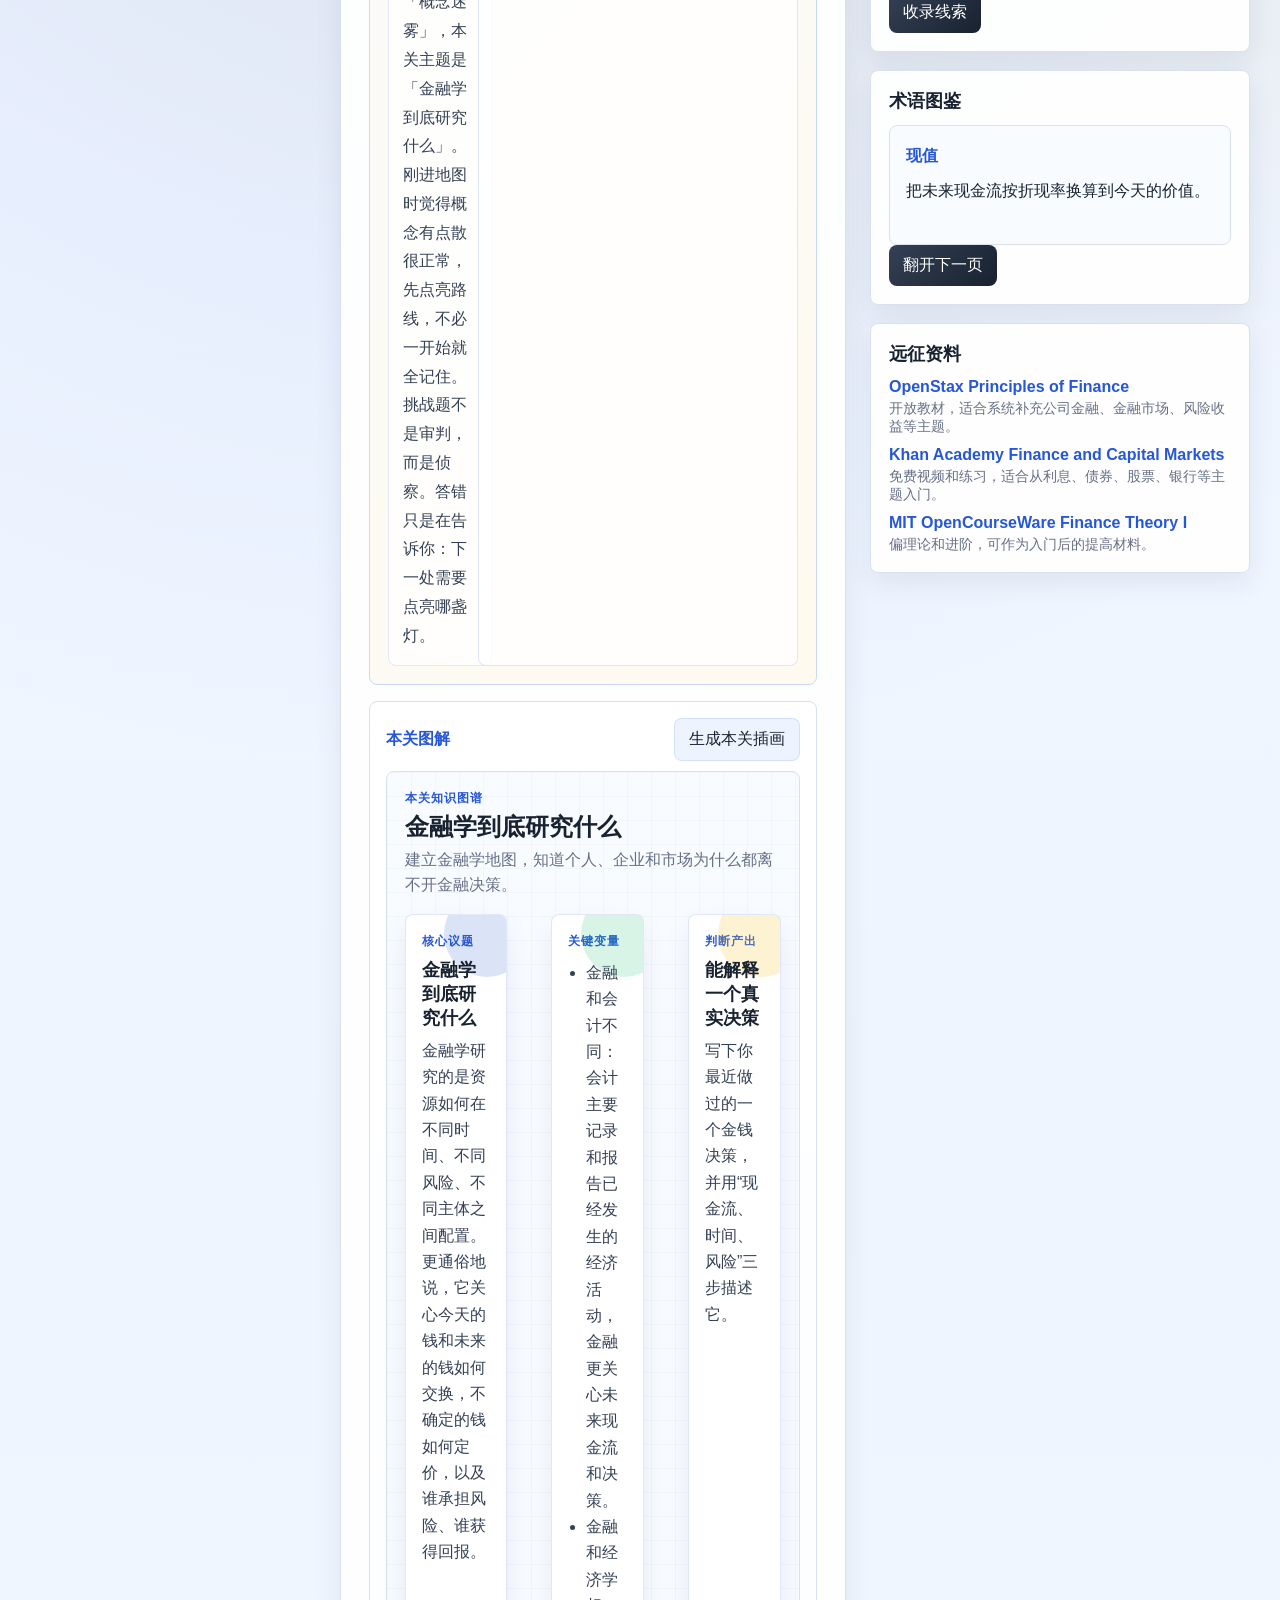
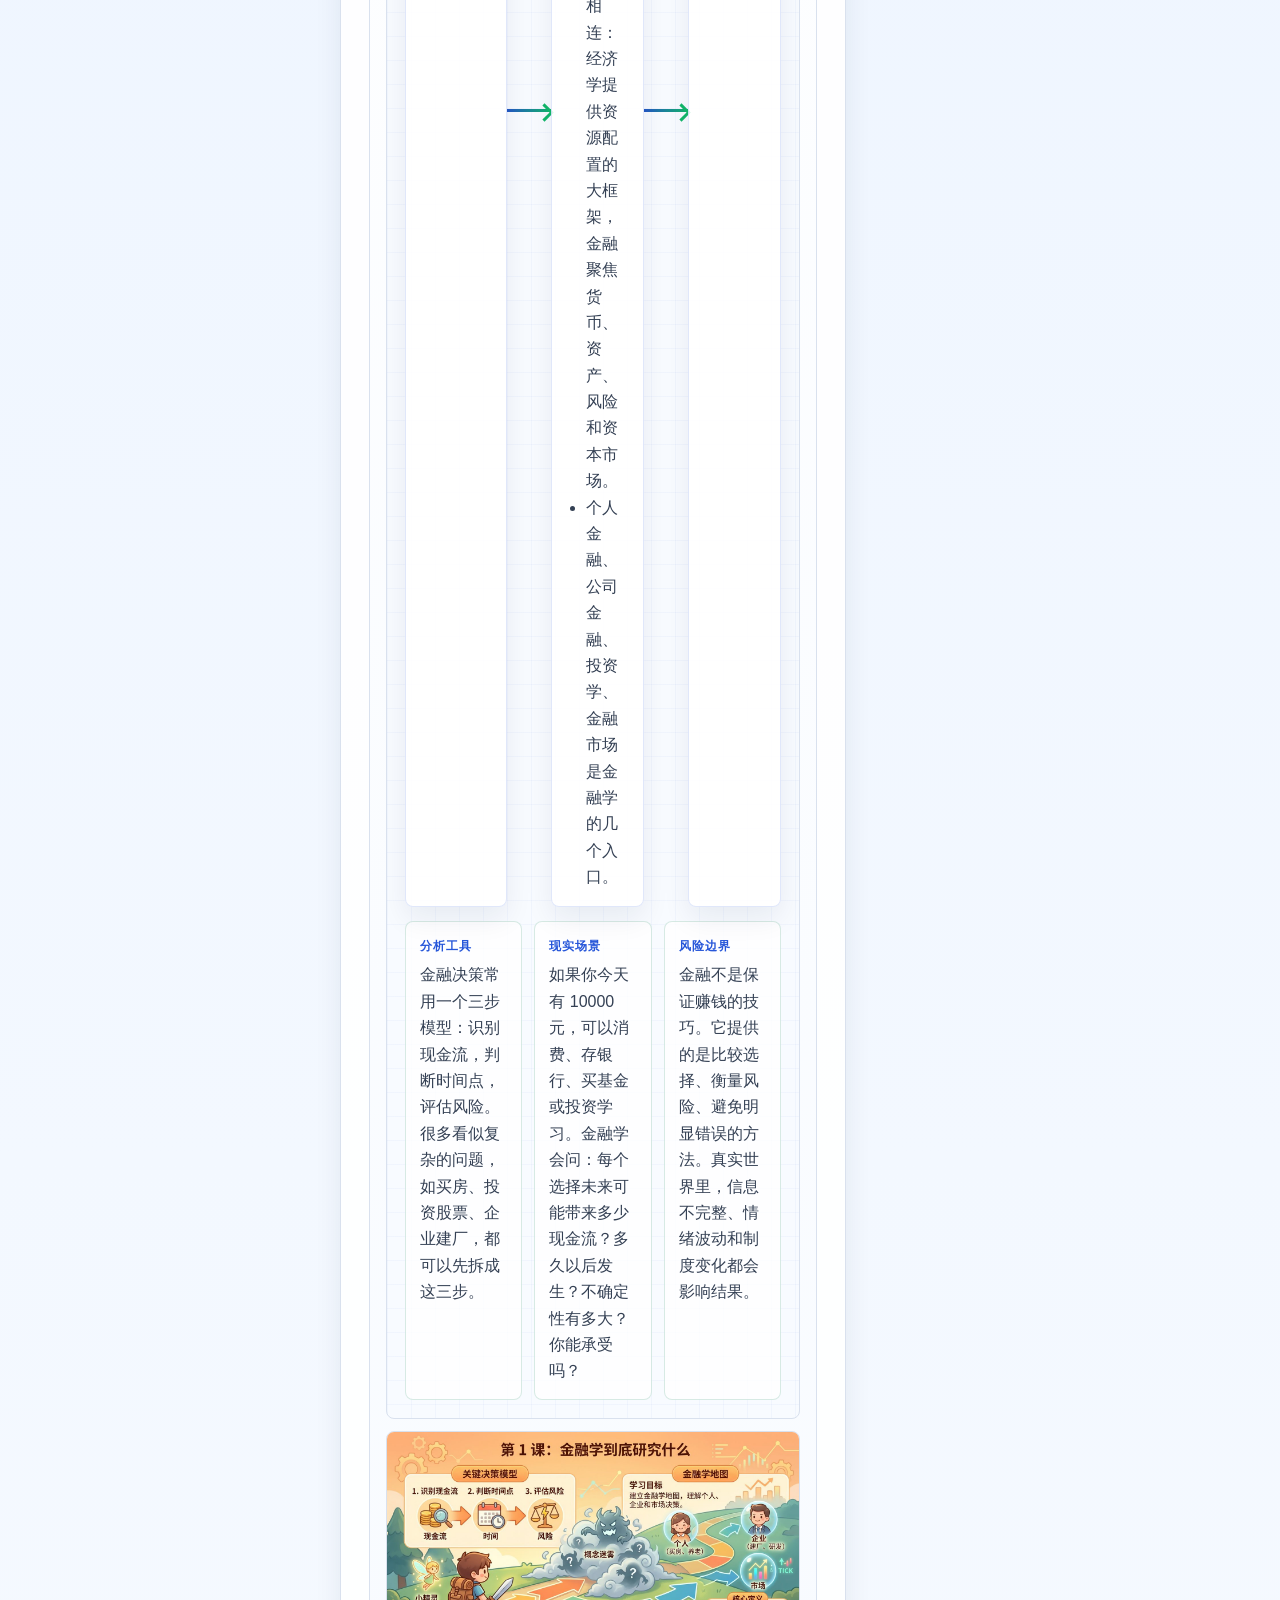
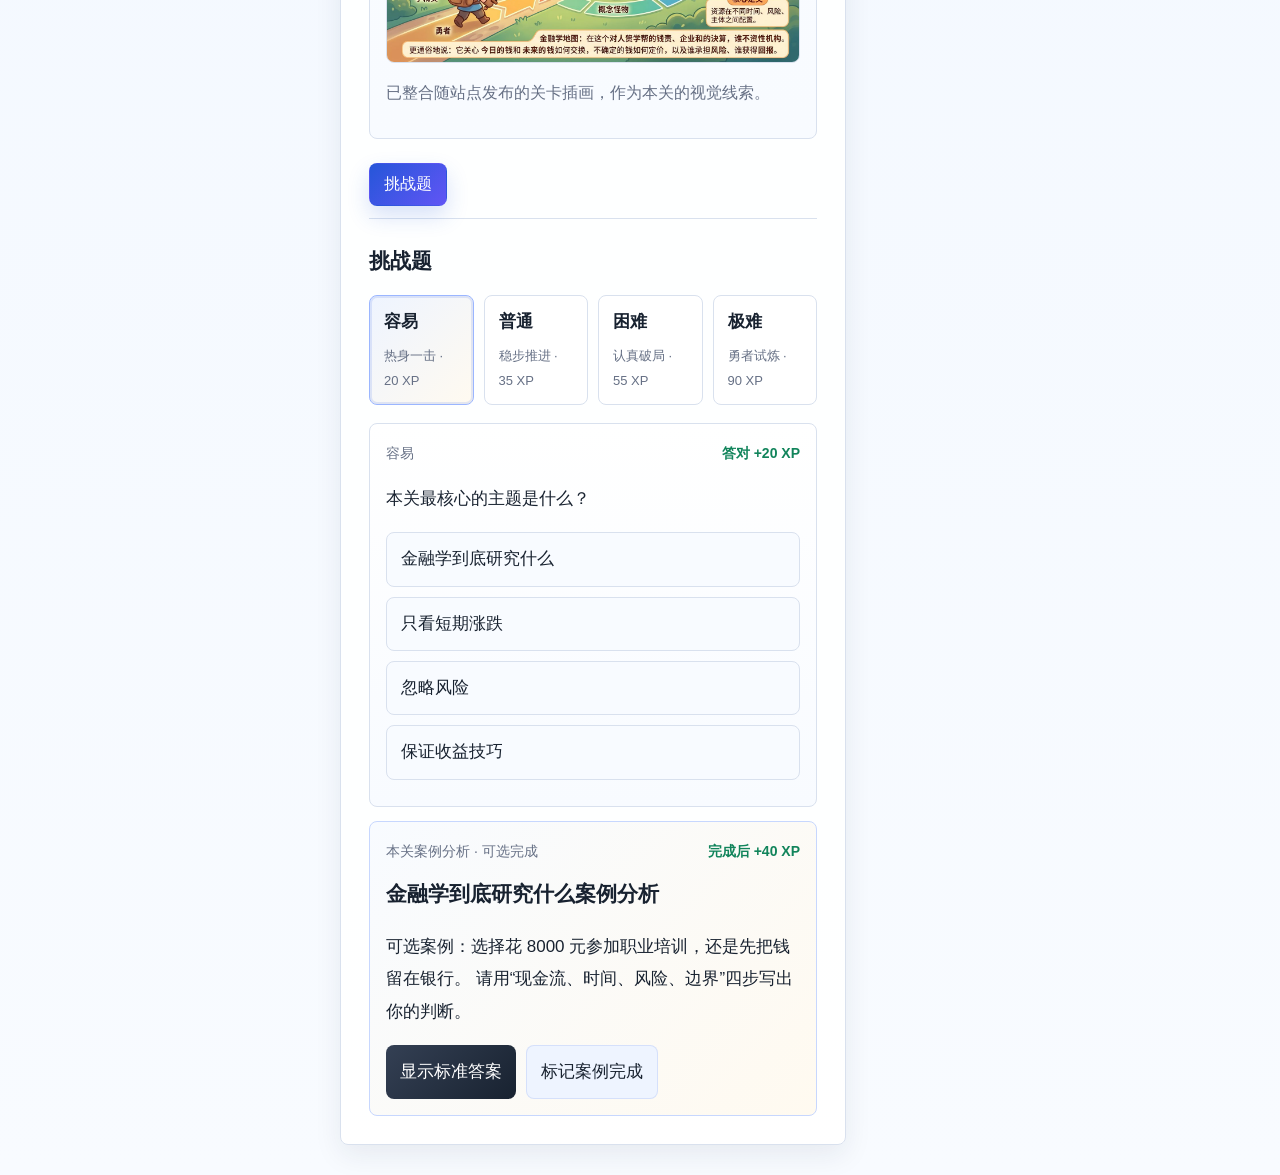
==== commit dcd879ba: "v1.1" ====
--- a/static/index.html
+++ b/static/index.html
@@ -126,12 +126,7 @@
           </div>
 
           <div class="tabs" role="tablist">
-            <button class="tab active" data-tab="definition">定义卷轴</button>
-            <button class="tab" data-tab="relations">关系地图</button>
-            <button class="tab" data-tab="model">模型工坊</button>
-            <button class="tab" data-tab="example">案例补给</button>
-            <button class="tab" data-tab="boundary">边界陷阱</button>
-            <button class="tab" data-tab="exercise">挑战题</button>
+            <button class="tab active" data-tab="exercise">挑战题</button>
           </div>
 
           <div id="tabContent" class="tab-content"></div>
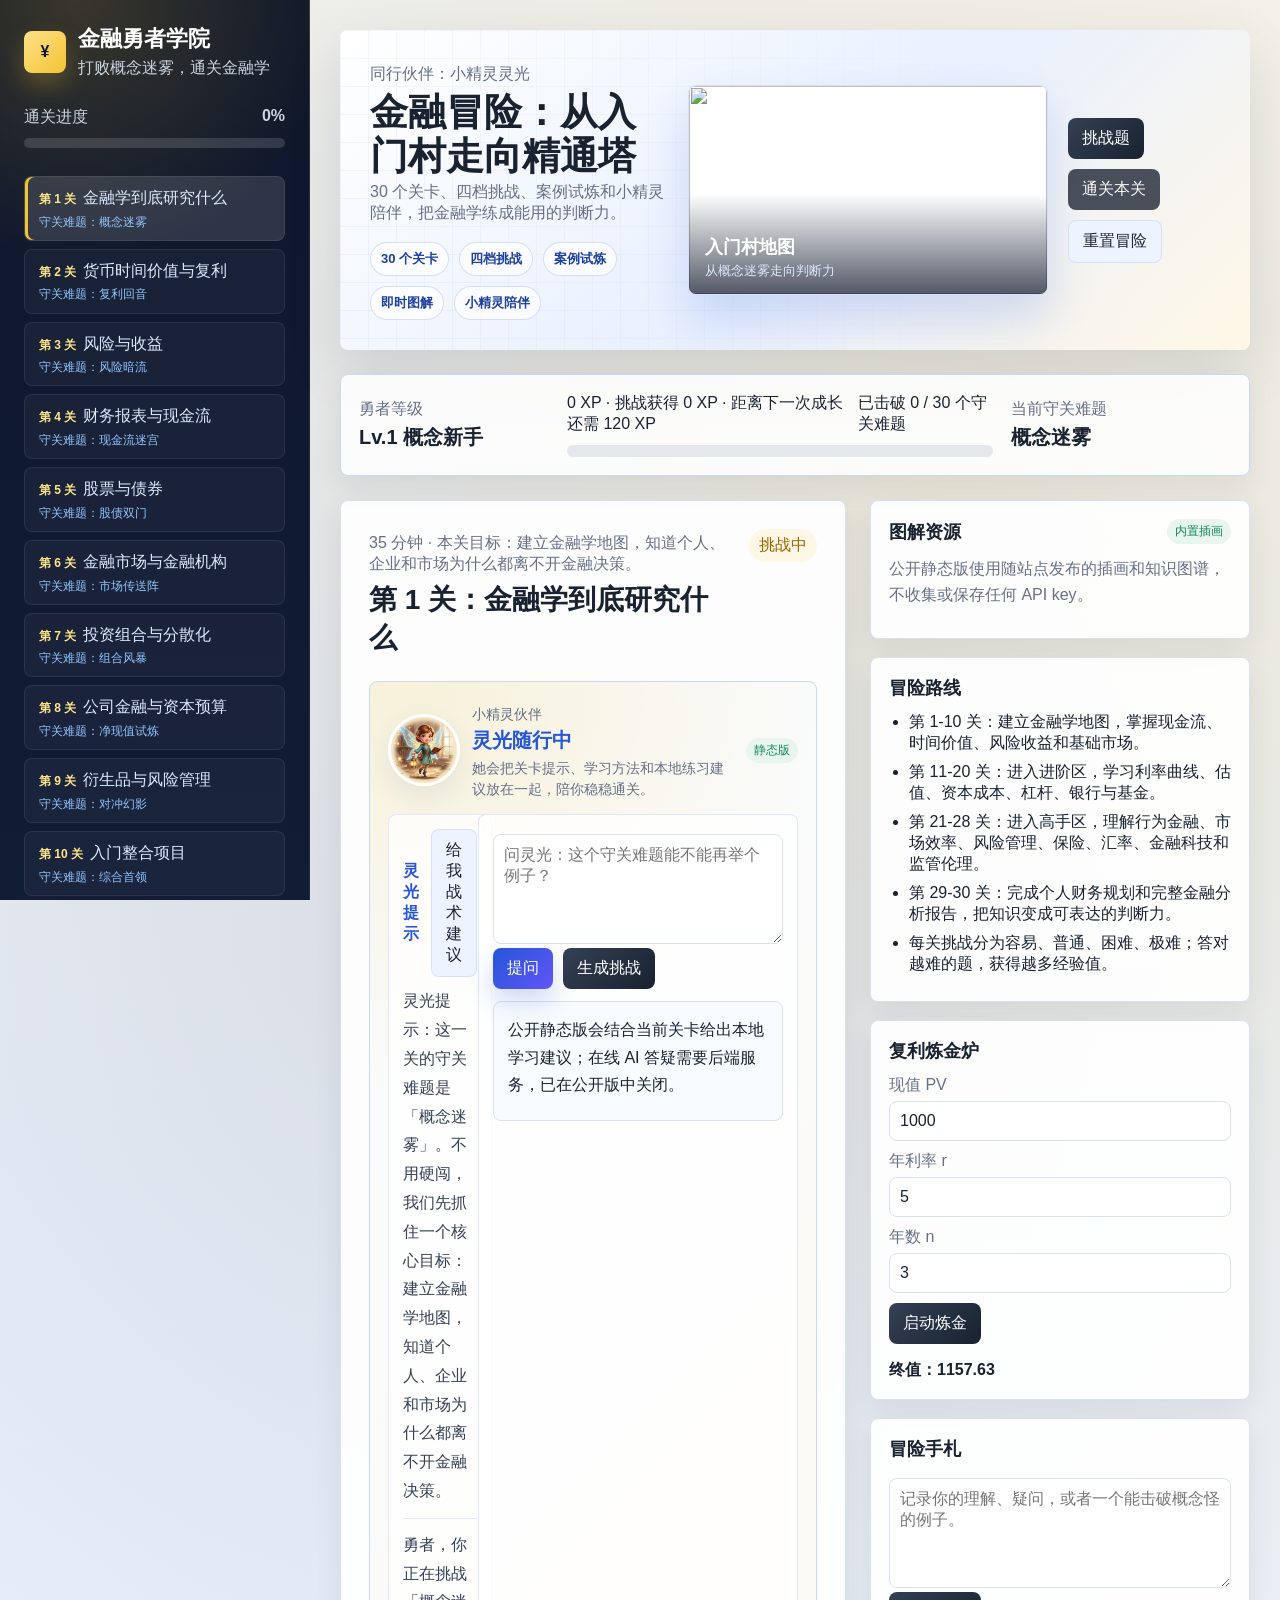
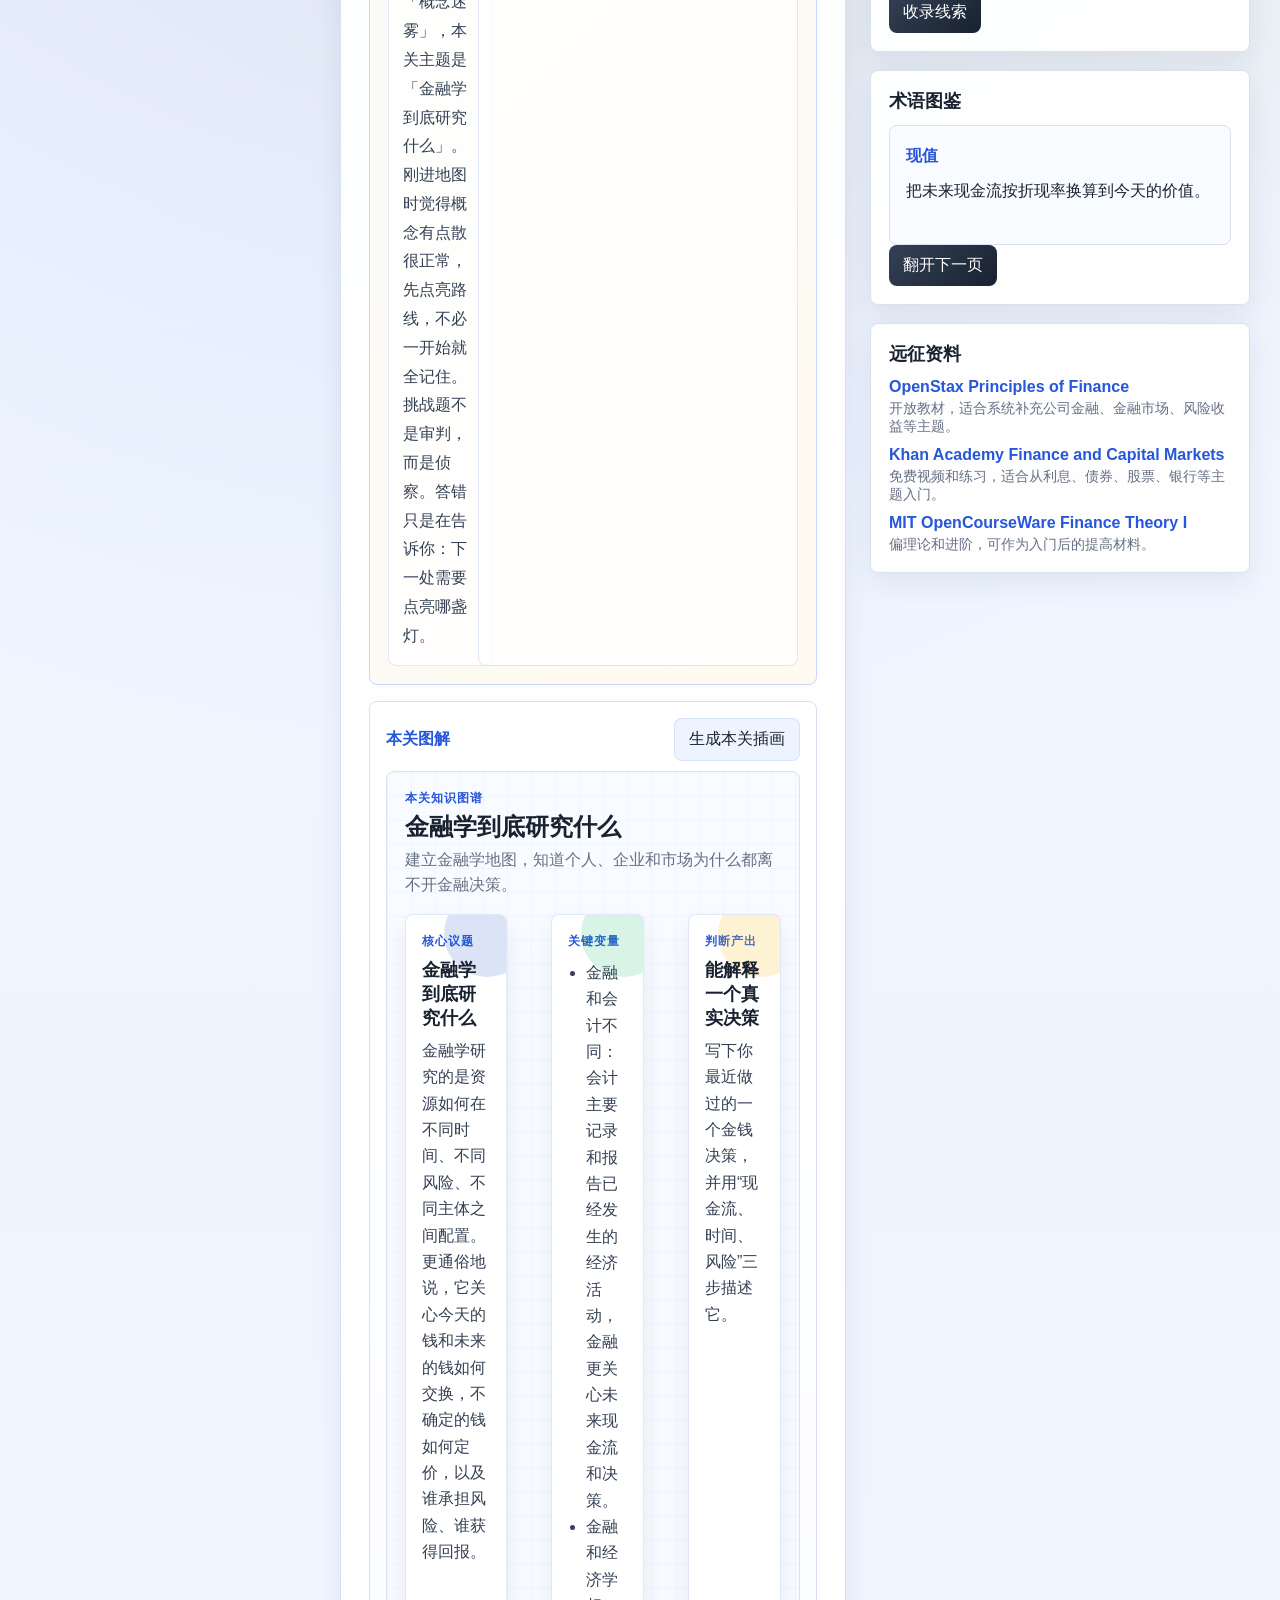
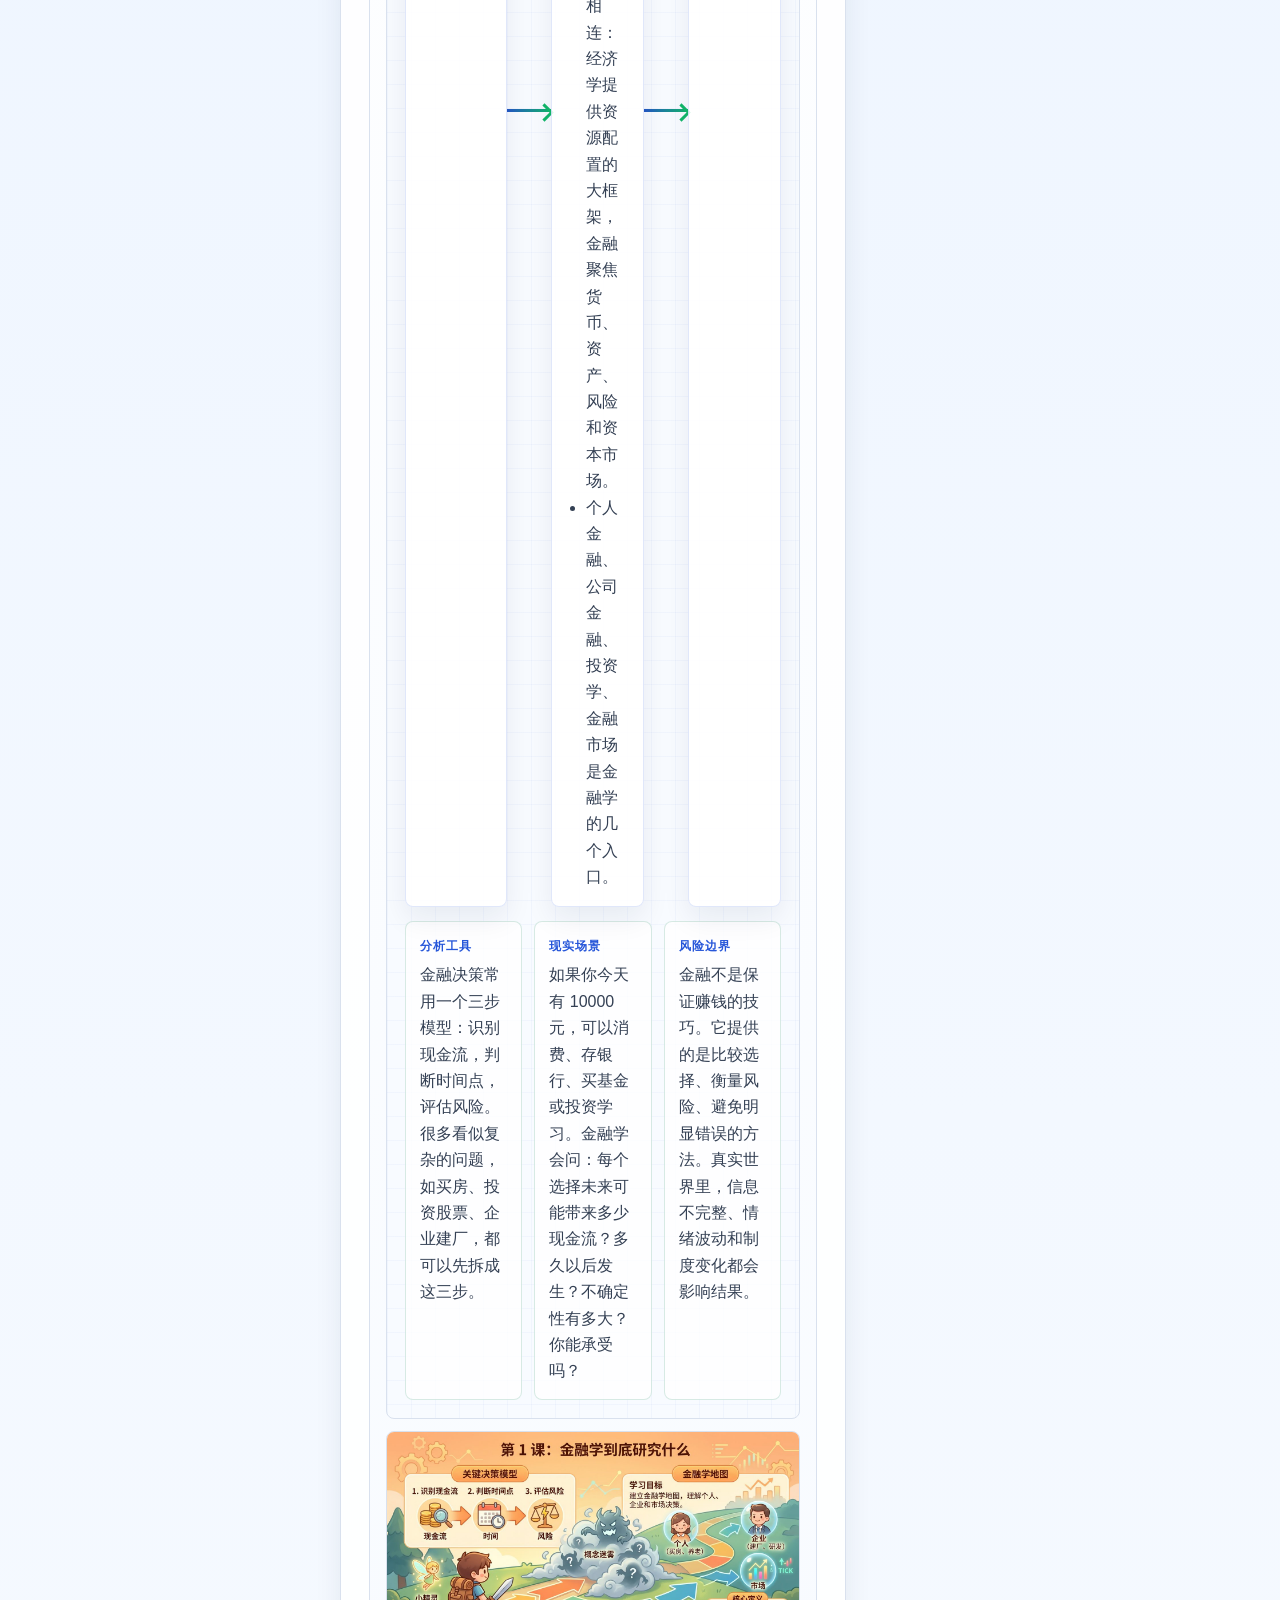
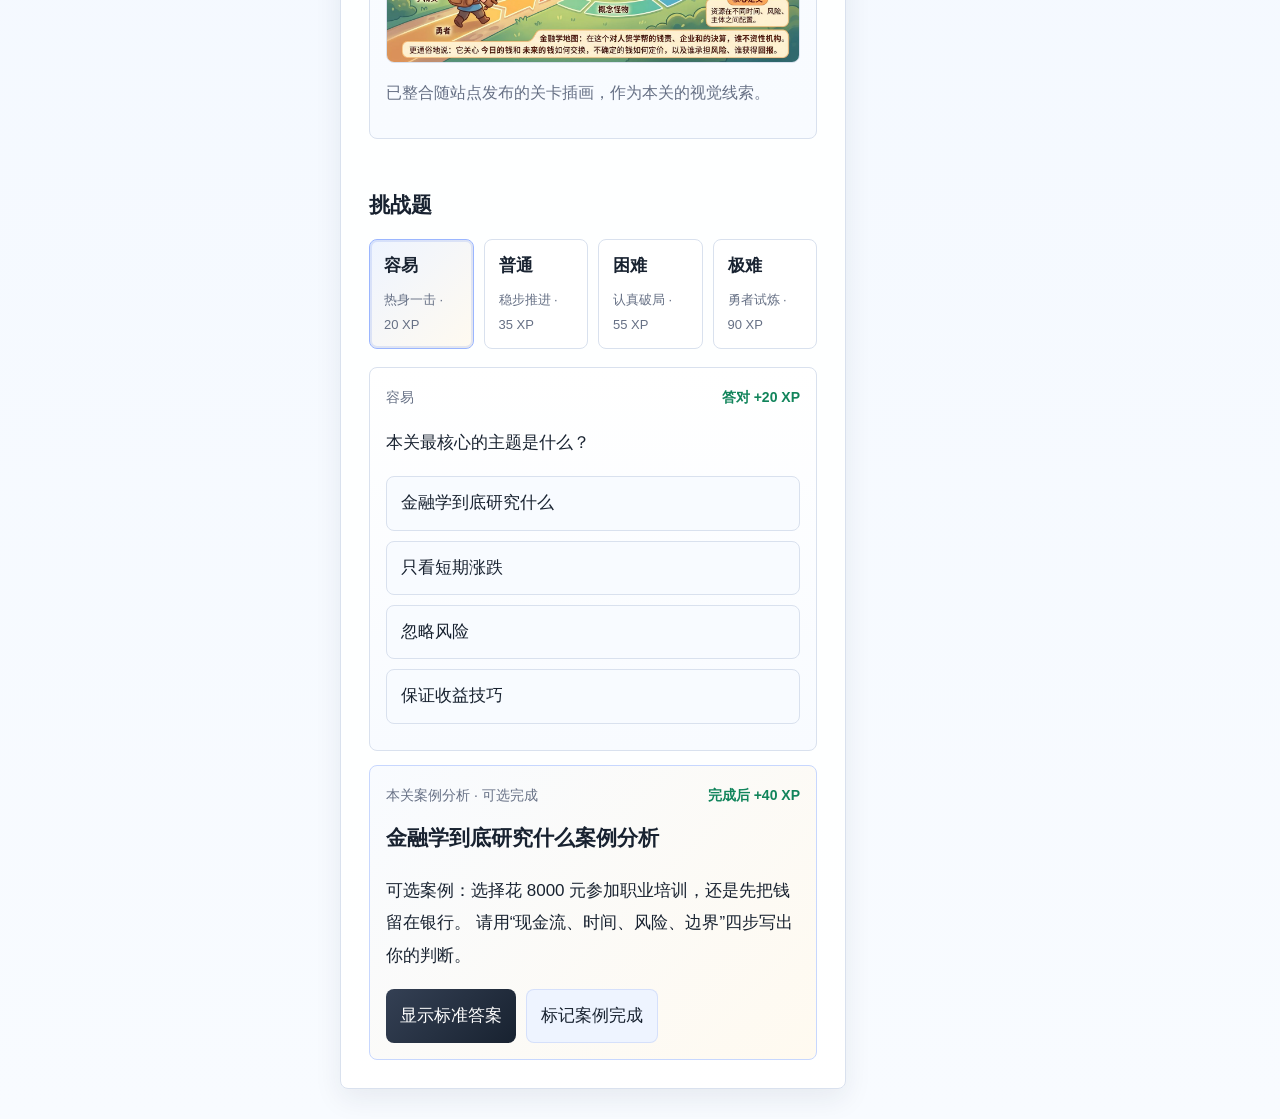
==== commit ffadf0a9: "v1.2" ====
--- a/static/index.html
+++ b/static/index.html
@@ -47,6 +47,7 @@
           </div>
         </div>
         <div class="hero-actions">
+          <button id="challengeEntryBtn" class="secondary" data-tab="exercise">挑战题</button>
           <button id="markDoneBtn" class="primary">通关本关</button>
           <button id="resetBtn" class="ghost">重置冒险</button>
         </div>
@@ -125,10 +126,6 @@
             <div id="generatedVisual" class="generated-visual"></div>
           </div>
 
-          <div class="tabs" role="tablist">
-            <button class="tab active" data-tab="exercise">挑战题</button>
-          </div>
-
           <div id="tabContent" class="tab-content"></div>
         </article>
 
--- a/static/styles.css
+++ b/static/styles.css
@@ -49,8 +49,8 @@
 }
 
 button:disabled {
-  cursor: wait;
-  opacity: 0.65;
+  cursor: not-allowed;
+  opacity: 0.75;
 }
 
 .sidebar {
@@ -362,6 +362,11 @@
   box-shadow: 0 12px 25px rgba(38, 86, 217, 0.22);
 }
 
+.primary.locked {
+  background: #111827;
+  box-shadow: none;
+}
+
 .secondary {
   color: #fff;
   background: linear-gradient(135deg, #344054, #182230);
